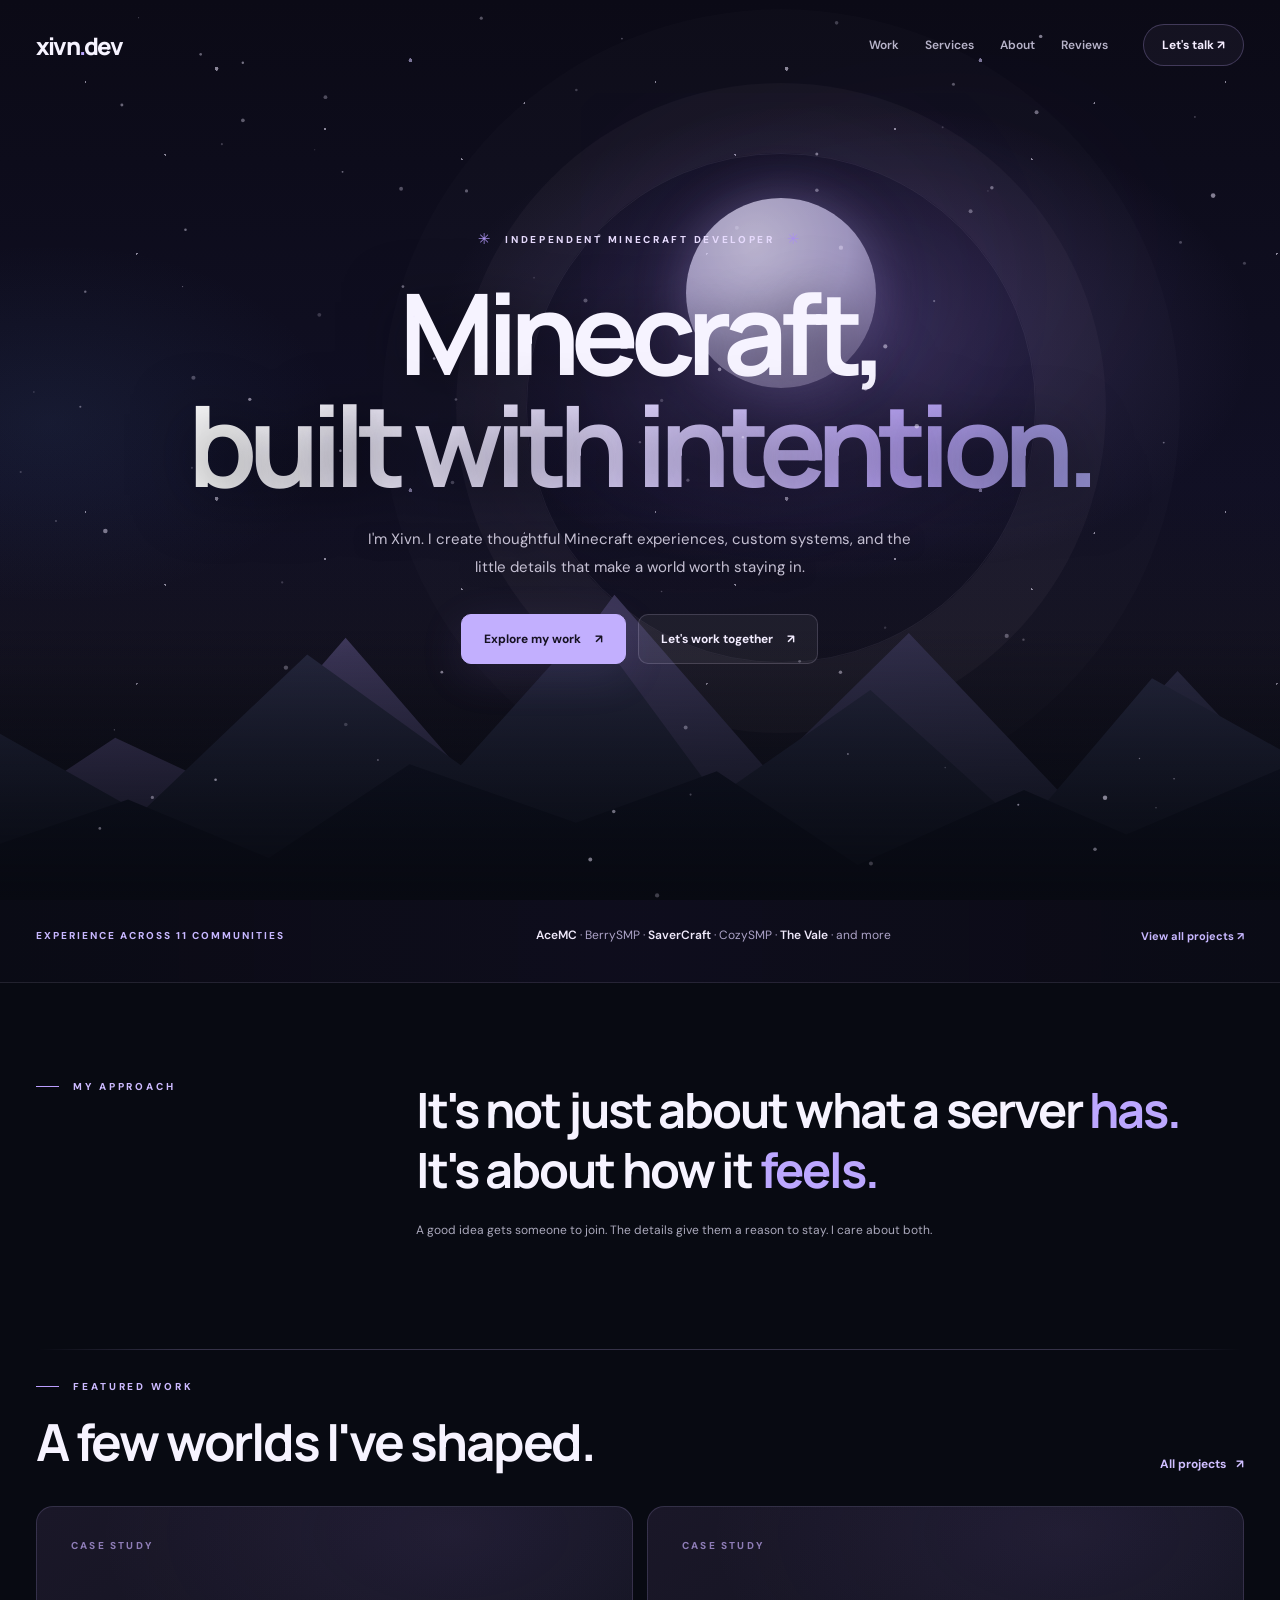
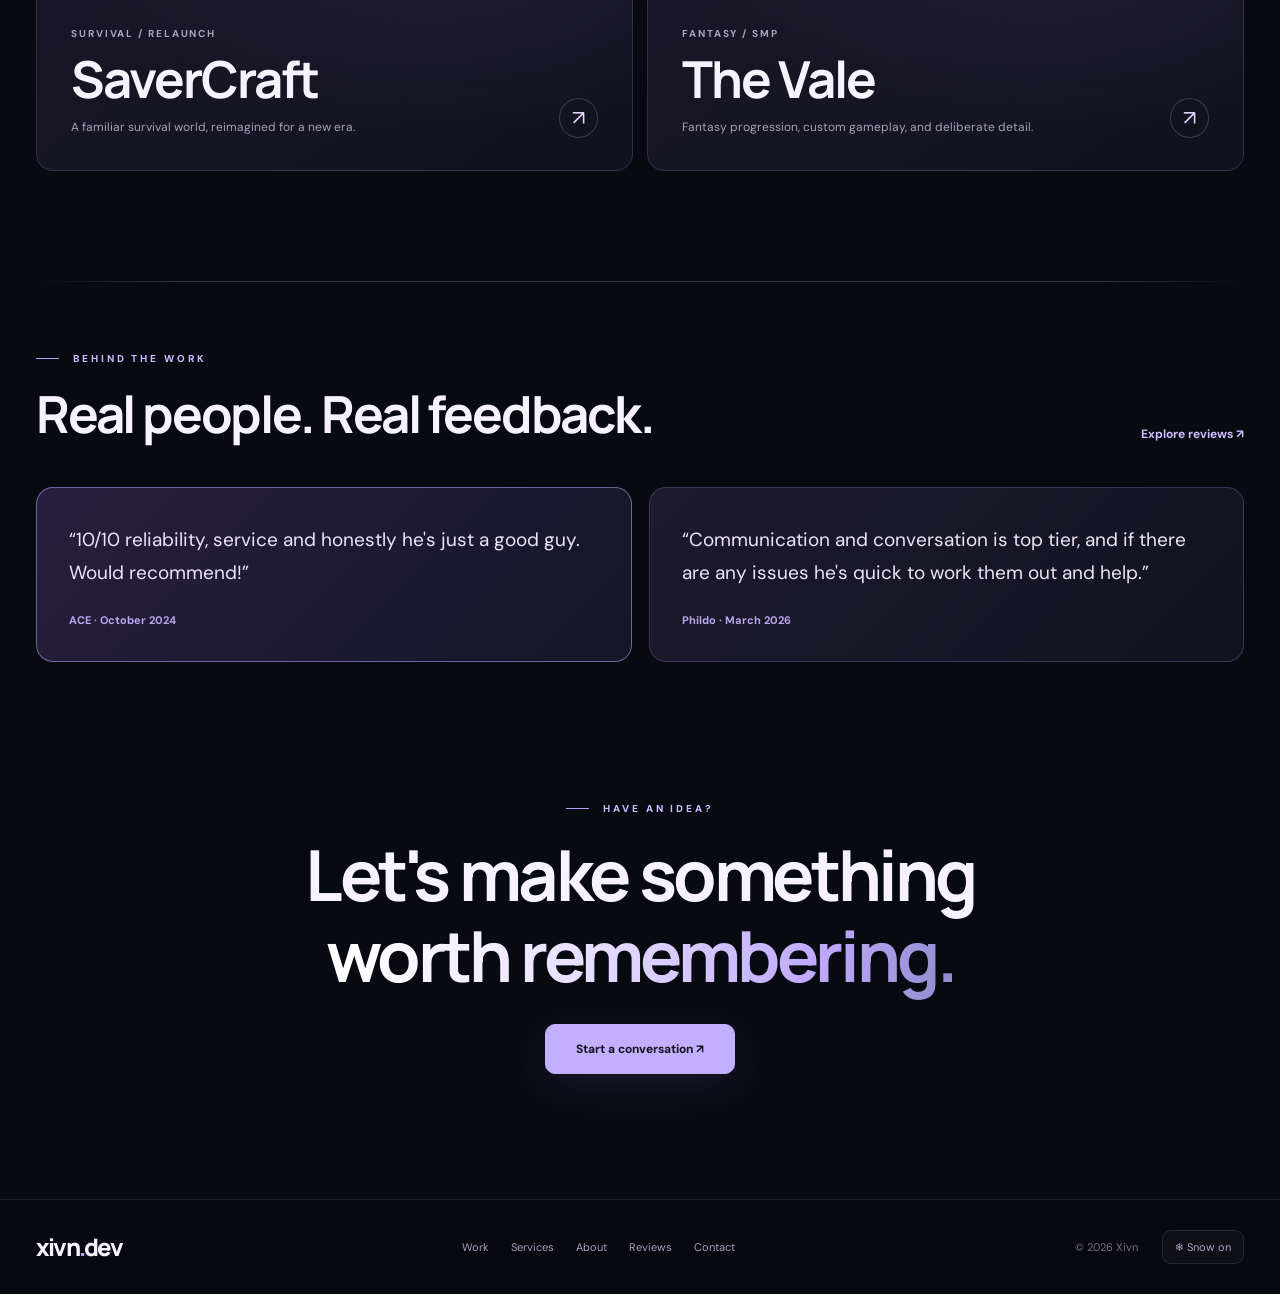
==== index.html @ 58223d8a "Add files via upload" ====
<!DOCTYPE html>

<html lang="en"><head><meta charset="utf-8"/><meta content="width=device-width,initial-scale=1" name="viewport"/><meta content="#080a12" name="theme-color"/><meta content="Xivn — Minecraft development, custom content, server optimization and collaboration." name="description"/><title>Minecraft, built with intention | xivn.dev</title><link href="styles.css" rel="stylesheet"/><link href="favicon.svg" rel="icon" type="image/svg+xml"/></head><body><div aria-hidden="true" class="main-bg"></div><canvas aria-hidden="true" id="snow"></canvas><header class="navbar"><div class="wrap nav-inner"><a aria-label="xivn.dev homepage" class="logo" href="index.html">xivn<b>.</b>dev</a><nav aria-label="Main navigation" class="navlinks"><a class="" href="work.html">Work</a><a class="" href="services.html">Services</a><a class="" href="about.html">About</a><a href="reviews.html">Reviews</a></nav><a class="nav-action" href="contact.html">Let's talk <span aria-hidden="true">↗</span></a><button aria-controls="mobile-menu" aria-expanded="false" aria-label="Toggle navigation" class="mobile-trigger" data-menu-trigger="" type="button">☰</button></div></header><nav aria-label="Mobile navigation" class="mobile-menu" id="mobile-menu"><a href="index.html">Home</a><a href="work.html">Work</a><a href="services.html">Services</a><a href="about.html">About</a><a href="reviews.html">Reviews</a><a href="contact.html">Contact</a></nav><main id="main"><section aria-labelledby="hero-title" class="hero"><div aria-hidden="true" class="stars"></div><div aria-hidden="true" class="aurora"></div><div aria-hidden="true" class="moon-rings"></div><div aria-hidden="true" class="moon"></div><div aria-hidden="true" class="mountain far"></div><div aria-hidden="true" class="mountain mid"></div><div aria-hidden="true" class="mountain near"></div><div class="hero-content"><div class="hero-eyebrow">Independent Minecraft Developer</div><h1 id="hero-title">Minecraft,<br/><span class="gradient">built with intention.</span></h1><p class="hero-sub">I'm Xivn. I create thoughtful Minecraft experiences, custom systems, and the little details that make a world worth staying in.</p><div class="hero-actions"><a class="btn btn-primary" href="work.html">Explore my work <span aria-hidden="true">↗</span></a><a class="btn btn-secondary" href="contact.html">Let's work together <span aria-hidden="true">↗</span></a></div></div></section>
<section class="credibility"><div class="wrap credibility-inner"><span class="micro">Experience across 11 communities</span><span class="names"><b>AceMC</b> · BerrySMP · <b>SaverCraft</b> · CozySMP · <b>The Vale</b> · and more</span><a href="work.html">View all projects ↗</a></div></section><section class="wrap home-intro" id="intro"><div class="kicker reveal">My approach</div><div class="reveal"><h2>It's not just about what a server <em>has.</em><br/>It's about how it <em>feels.</em></h2><p class="small">A good idea gets someone to join. The details give them a reason to stay. I care about both.</p></div></section><div class="wrap thin-rule"></div>
<section class="wrap home-work"><div class="section-header reveal"><div><span class="kicker">Featured work</span><h2>A few worlds I've shaped.</h2></div><a class="btn-link" href="work.html">All projects <span aria-hidden="true">↗</span></a></div><div class="feature-grid"><a aria-label="View the SaverCraft project" class="feature-card reveal" href="projects/savercraft.html"><div class="feature-info"><div><span class="meta">Survival / Relaunch</span><h3>SaverCraft</h3><p>A familiar survival world, reimagined for a new era.</p></div><span aria-hidden="true" class="feature-arrow">↗</span></div></a><a aria-label="View The Vale project" class="feature-card reveal" href="projects/the-vale.html"><div class="feature-info"><div><span class="meta">Fantasy / SMP</span><h3>The Vale</h3><p>Fantasy progression, custom gameplay, and deliberate detail.</p></div><span aria-hidden="true" class="feature-arrow">↗</span></div></a></div></section><div class="wrap thin-rule"></div>
<section class="wrap" style="padding:70px 0 10px"><div class="section-header reveal"><div><span class="kicker">Behind the work</span><h2>Real people. Real feedback.</h2></div><div><a class="btn-link" href="reviews.html">Explore reviews ↗</a></div></div></section><section class="wrap review-teaser-grid"><article class="review-teaser reveal lead-review"><blockquote>“10/10 reliability, service and honestly he's just a good guy. Would recommend!”</blockquote><span class="review-by">ACE · October 2024</span></article><article class="review-teaser reveal"><blockquote>“Communication and conversation is top tier, and if there are any issues he's quick to work them out and help.”</blockquote><span class="review-by">Phildo · March 2026</span></article></section><section class="home-close wrap reveal"><span class="kicker" style="justify-content:center">Have an idea?</span><h2>Let's make something<br/><span class="gradient">worth remembering.</span></h2><a class="btn btn-primary" href="contact.html">Start a conversation ↗</a></section></main><footer class="footer"><div class="wrap footer-inner"><a class="logo" href="index.html">xivn<b>.</b>dev</a><nav aria-label="Footer" class="footer-nav"><a href="work.html">Work</a><a href="services.html">Services</a><a href="about.html">About</a><a href="reviews.html">Reviews</a><a href="contact.html">Contact</a></nav><div class="footer-right"><span class="footer-note">© 2026 Xivn</span><button aria-pressed="true" class="snow-control" data-snow-toggle="" type="button">❄ Snow on</button></div></div></footer><script defer="" src="site.js"></script></body></html>
---- styles.css ----
@import url('https://fonts.googleapis.com/css2?family=DM+Sans:wght@400;500;600;700&family=Manrope:wght@400;500;600;700;800&display=swap');
:root{--bg:#080a12;--bg2:#0d0e1a;--panel:#131322;--line:rgba(226,217,255,.11);--line2:rgba(202,185,255,.23);--white:#f6f3ff;--muted:#aba9bc;--dim:#777589;--lav:#c7b7ff;--lav2:#a38be6;--accent:#dcd1ff;--max:1220px}
*,*::before,*::after{box-sizing:border-box}html{scroll-behavior:smooth}body{margin:0;min-height:100%;font-family:'DM Sans',Inter,system-ui,-apple-system,sans-serif;background:var(--bg);color:var(--white);-webkit-font-smoothing:antialiased}body:has(.menu-open){overflow:hidden}button,input,textarea,select{font:inherit}button{cursor:pointer}a{color:inherit;text-decoration:none}img{max-width:100%}::selection{background:#baa5ff;color:#100f19}:focus-visible{outline:2px solid #cbb9ff;outline-offset:4px}
.main-bg{position:fixed;inset:0;pointer-events:none;background:radial-gradient(ellipse at 12% 12%,#30304d30,transparent 45%),radial-gradient(ellipse at 86% 65%,#29213e33,transparent 45%),#080a12;z-index:-1}#snow{position:fixed;inset:0;z-index:9;pointer-events:none;opacity:.7;transition:opacity .35s}.snow-disabled #snow{opacity:0}.wrap{width:min(var(--max),calc(100% - 72px));margin-inline:auto}.thin-rule{height:1px;background:linear-gradient(90deg,transparent,var(--line2) 12%,var(--line2) 88%,transparent)}
.navbar{position:absolute;top:0;left:0;width:100%;z-index:30;transition:background .2s,border-color .2s}.navbar.inner{position:sticky;background:rgba(10,10,18,.82);backdrop-filter:blur(24px);border-bottom:1px solid var(--line)}.nav-inner{height:90px;display:flex;align-items:center;gap:35px}.logo{font-family:Manrope,system-ui,sans-serif;font-size:24px;font-weight:800;letter-spacing:-1.8px;white-space:nowrap}.logo b{color:#bca7ff}.logo small{font-size:10px;font-weight:500;color:#908caa;letter-spacing:.3px;margin-left:9px;vertical-align:5px}.navlinks{display:flex;align-items:center;gap:36px;margin-left:auto}.navlinks a{font-size:12px;color:#b7b3c9;font-weight:600;transition:color .2s}.navlinks a.active,.navlinks a:hover{color:#fff}.navlinks a.active:after{content:'';display:block;width:100%;height:1px;background:var(--lav);margin-top:6px;position:absolute}.navlinks a{position:relative}.nav-action{border:1px solid #c6b1ff40;border-radius:40px;padding:12px 18px;color:#f5edff;background:#d2b9ff0c;font-size:12px;font-weight:700;white-space:nowrap;transition:background .2s,transform .2s}.nav-action:hover{background:#c3a8ff22;transform:translateY(-2px)}.mobile-trigger{display:none;width:40px;height:40px;background:#ffffff0c;color:white;border:1px solid #ffffff24;border-radius:10px;font-size:19px}.mobile-menu{display:none}
.btn{display:inline-flex;align-items:center;justify-content:center;gap:14px;padding:16px 22px;border-radius:10px;font-size:12px;font-weight:700;border:1px solid #e4d9ff2b;transition:transform .2s,background .2s,box-shadow .2s;min-height:49px}.btn:hover{transform:translateY(-3px)}.btn-primary{color:#151121;background:#c2affe;border-color:#c2affe;box-shadow:0 12px 45px #9c7de41f}.btn-primary:hover{background:#d1c2ff;box-shadow:0 12px 52px #8b71e44a}.btn-secondary{background:#f6f2ff0d;color:#f3edff}.btn-secondary:hover{background:#ffffff18}.btn-link{padding:0;border:0;color:#cfbeff;background:none;font-size:12px;font-weight:700;display:inline-flex;align-items:center;gap:10px;transition:gap .2s}.btn-link:hover{gap:17px}
.kicker{font-size:10px;letter-spacing:2.9px;font-weight:800;color:#ccbaff;text-transform:uppercase;display:flex;align-items:center;gap:14px}.kicker:before{content:'';display:block;width:23px;height:1px;background:#bb9eff}.meta{color:#aaa4c1;letter-spacing:1.9px;text-transform:uppercase;font-size:10px;font-weight:700}.gradient{background:linear-gradient(105deg,#fff 6%,#e7dfff 42%,#bea8fc 78%,#8e8bc9 100%);background-clip:text;color:transparent;-webkit-background-clip:text}.muted{color:var(--muted)}.section-header{display:flex;justify-content:space-between;gap:34px;align-items:end;margin-bottom:34px}.section-header h2,.display-h2{font-family:Manrope,system-ui,sans-serif;letter-spacing:-2.2px;font-weight:700;font-size:clamp(32px,4vw,54px);line-height:1.18;margin:18px 0 0}.section-header p{font-size:13px;line-height:1.8;max-width:290px;color:var(--muted);margin:0 0 4px}.big-number{font-size:12px;letter-spacing:2px;color:#9b91b7;font-weight:700}
/* CINEMATIC HOMEPAGE */
.hero{position:relative;min-height:max(790px,100svh);display:flex;align-items:center;justify-content:center;overflow:hidden;isolation:isolate;background:linear-gradient(180deg,#0b0a16 0%,#111025 54%,#141321 74%,#090b13 100%)}
.hero::after{content:'';position:absolute;inset:auto 0 0;height:30%;z-index:5;background:linear-gradient(0deg,#080a12 0%,#080a12b5 27%,transparent 100%);pointer-events:none}.hero::before{content:'';position:absolute;inset:0;z-index:0;background:radial-gradient(ellipse 40% 33% at 66% 38%,#7864b24d,transparent 80%),radial-gradient(ellipse 28% 25% at 4% 47%,#527fba1a,transparent 80%),linear-gradient(180deg,#07081000 40%,#100d1833);pointer-events:none}
.stars{position:absolute;inset:0;z-index:0;pointer-events:none;opacity:.55;background-image:radial-gradient(1px 1px at 15% 19%,#f0eaff 90%,transparent),radial-gradient(1px 1px at 29% 36%,#f0eaff 90%,transparent),radial-gradient(2px 2px at 72% 14%,#d5caff 90%,transparent),radial-gradient(1px 1px at 81% 37%,#f0eaff 90%,transparent),radial-gradient(1px 1px at 92% 24%,#f0eaff 90%,transparent),radial-gradient(2px 2px at 38% 16%,#f0eaff 90%,transparent),radial-gradient(1px 1px at 57% 30%,#f0eaff 90%,transparent),radial-gradient(1px 1px at 24% 59%,#f0eaff 90%,transparent);background-size:570px 430px}
.aurora{position:absolute;z-index:1;width:800px;height:360px;border-radius:50%;filter:blur(85px);opacity:.25;transform:rotate(-26deg);background:radial-gradient(ellipse,#aa7dff69,transparent 67%);right:5%;top:17%;pointer-events:none;animation:aurora-drift 18s ease-in-out infinite alternate}.moon-rings{position:absolute;z-index:1;width:510px;height:510px;top:17%;left:61%;border:1px solid #e9dfff13;border-radius:50%;transform:translateX(-50%);box-shadow:0 0 0 70px #e9dfff08,0 0 0 144px #e9dfff04;pointer-events:none}.moon{position:absolute;z-index:1;top:22%;left:61%;width:190px;height:190px;transform:translateX(-50%);border-radius:50%;background:radial-gradient(circle at 36% 25%,#ece5ff,#c6bce8 50%,#6e608f 99%);box-shadow:0 0 50px #c4acff5e,0 0 240px #ad89ff39;opacity:.75;pointer-events:none}
.mountain{position:absolute;bottom:0;left:0;width:100%;pointer-events:none}.mountain.far{z-index:2;height:53%;clip-path:polygon(0 82%,9% 66%,17% 76%,27% 45%,37% 76%,48% 36%,60% 73%,71% 44%,83% 78%,92% 52%,100% 75%,100% 100%,0 100%);background:linear-gradient(160deg,#8580a3 0%,#3c3658 38%,#1c2031 100%);opacity:.76}.mountain.mid{z-index:3;height:44%;clip-path:polygon(0 58%,11% 78%,24% 38%,36% 66%,46% 30%,56% 74%,68% 47%,80% 82%,90% 44%,100% 62%,100% 100%,0 100%);background:linear-gradient(180deg,#32324e,#171b2b 84%)}.mountain.near{z-index:4;height:26%;clip-path:polygon(0 76%,10% 57%,21% 82%,32% 42%,45% 67%,56% 45%,67% 85%,80% 53%,88% 72%,100% 44%,100% 100%,0 100%);background:linear-gradient(180deg,#171b30,#090c17)}
.hero-content{z-index:6;position:relative;text-align:center;max-width:1050px;margin-top:-38px;padding:120px 20px 90px}.hero-eyebrow{display:inline-flex;align-items:center;gap:12px;font-size:10px;letter-spacing:2.7px;font-weight:800;color:#e6dafd;text-transform:uppercase}.hero-eyebrow:before,.hero-eyebrow:after{content:'✳';font-size:15px;color:#aa91ed;font-weight:400}.hero h1{font-family:Manrope,system-ui,sans-serif;font-size:clamp(64px,8.8vw,132px);font-weight:700;line-height:.99;letter-spacing:-8.3px;max-width:1040px;margin:28px auto 26px;text-shadow:0 8px 60px #08081299}.hero-sub{max-width:560px;margin:0 auto;font-size:15px;line-height:1.85;color:#c5c0d3;text-shadow:0 2px 15px #000a}.hero-actions{margin-top:32px;display:flex;justify-content:center;gap:12px}.hero-sidenote{position:absolute;z-index:6;left:4.5%;bottom:69px;font-size:10px;color:#9c96b3;letter-spacing:1.7px;writing-mode:vertical-rl;transform:rotate(180deg);text-transform:uppercase;font-weight:700}.hero-scroll{position:absolute;z-index:6;right:4.5%;bottom:70px;display:flex;gap:13px;align-items:center;font-size:10px;color:#a39bb9;letter-spacing:1.3px;text-transform:uppercase;font-weight:700}.scroll-line{height:55px;width:1px;background:linear-gradient(#d4c0ff,transparent)}
@keyframes aurora-drift{to{transform:rotate(-19deg) translate(3%,7%);opacity:.38}}
/* HOME TEASERS */
.home-intro{padding:97px 0 96px;display:grid;grid-template-columns: .35fr 1fr;gap:90px;align-items:start}.home-intro h2{font-family:Manrope,system-ui,sans-serif;font-size:clamp(27px,3.8vw,49px);font-weight:700;line-height:1.24;letter-spacing:-2.1px;margin:0}.home-intro h2 em{font-style:normal;color:#bca7ff}.home-intro .small{font-size:12px;line-height:1.85;color:var(--muted);margin-top:19px;max-width:570px}
.home-work{padding:30px 0 110px}.feature-grid{display:grid;grid-template-columns:1.15fr .85fr;gap:20px}.feature-card{position:relative;border:1px solid var(--line);background:#121321;border-radius:18px;overflow:hidden;display:block;transition:border-color .25s,transform .25s}.feature-card:hover{border-color:#bba2ff66;transform:translateY(-5px)}.feature-art{position:relative;height:340px;overflow:hidden;isolation:isolate}.feature-card:nth-child(2) .feature-art{height:340px}.feature-info{padding:26px 28px 29px;display:flex;align-items:center;gap:18px;justify-content:space-between}.feature-info h3{font-family:Manrope,system-ui,sans-serif;font-size:23px;letter-spacing:-.8px;margin:8px 0 5px}.feature-info p{margin:0;color:#a6a0ba;font-size:12px}.feature-arrow{width:40px;height:40px;border:1px solid #ffffff2c;border-radius:50%;display:grid;place-items:center;color:#e3d5ff;font-size:21px;transition:transform .2s}.feature-card:hover .feature-arrow{transform:rotate(45deg)}
/* ART - no fake screenshots */
.art{position:relative;overflow:hidden;isolation:isolate}.art:after{content:'';position:absolute;inset:0;background:linear-gradient(180deg,transparent 60%,#090a17a8)}.art:before{content:'';position:absolute;inset:0;background-image:linear-gradient(#ffffff0a 1px,transparent 1px),linear-gradient(90deg,#ffffff0a 1px,transparent 1px);background-size:40px 40px;mask-image:linear-gradient(to bottom,transparent,#000);opacity:.7}.art.saver{background:radial-gradient(ellipse at 52% 45%,#8f79ca70,transparent 55%),linear-gradient(130deg,#242139,#121827)}.art.vale{background:radial-gradient(ellipse at 51% 49%,#a99ab557,transparent 55%),linear-gradient(130deg,#262139,#111d24)}.art.maple{background:radial-gradient(ellipse at 51% 49%,#80b19a55,transparent 55%),linear-gradient(130deg,#192a2a,#121b29)}.art-mark{position:absolute;left:50%;top:46%;transform:translate(-50%,-50%);font-family:Manrope,system-ui,sans-serif;font-weight:800;font-size:150px;letter-spacing:-12px;color:#e9d9ff;z-index:1;text-shadow:0 22px 65px #0008}.art.vale .art-mark{font-family:Georgia,serif;color:#eedbfc}.art.maple .art-mark{font-family:Georgia,serif;color:#c5ead4}.art-ring{position:absolute;top:46%;left:50%;transform:translate(-50%,-50%);width:270px;aspect-ratio:1;border:1px solid #fff3;border-radius:50%;box-shadow:0 0 0 37px #ffffff08,0 0 0 84px #ffffff04}.art-tag{position:absolute;bottom:25px;left:27px;z-index:2;color:#d5c6e9;text-transform:uppercase;font-size:10px;letter-spacing:2px;font-weight:700}
.home-close{padding:80px 0 125px;text-align:center}.home-close h2{font-family:Manrope,system-ui,sans-serif;font-size:clamp(37px,5.5vw,71px);font-weight:700;line-height:1.15;letter-spacing:-3.4px;margin:19px 0 28px}.home-close .btn{min-width:190px}
/* INTERIOR PAGE */
.interior-hero{padding:110px 0 77px;position:relative;overflow:hidden}.interior-hero:before{content:'';position:absolute;inset:0;pointer-events:none;background:radial-gradient(ellipse 42% 90% at 86% 34%,#4a38743d,transparent 80%)}.interior-hero .wrap{position:relative}.interior-hero h1{font-family:Manrope,system-ui,sans-serif;font-size:clamp(56px,7.4vw,103px);letter-spacing:-6px;line-height:1.05;margin:22px 0 24px;font-weight:700;max-width:950px}.interior-hero p{font-size:15px;line-height:1.85;color:#b0abc0;max-width:550px;margin:0}.interior-hero .outline-word{position:absolute;right:1%;bottom:-23px;font-family:Manrope,system-ui,sans-serif;font-size:clamp(120px,19vw,310px);font-weight:800;letter-spacing:-20px;-webkit-text-stroke:1px #c7b3fa17;color:transparent;pointer-events:none;white-space:nowrap}
.works{padding:35px 0 105px}.work-row{display:grid;grid-template-columns:1.05fr 1fr;align-items:center;gap:58px;border-top:1px solid var(--line);padding:42px 0}.work-row:last-of-type{border-bottom:1px solid var(--line)}.work-row .art{height:360px;border:1px solid var(--line2);border-radius:17px;transition:transform .25s}.work-row:hover .art{transform:translateY(-4px)}.work-row .art-mark{font-size:145px}.work-no{font-size:11px;letter-spacing:2px;color:#afa5c6;font-weight:700}.work-copy h2{font-family:Manrope,system-ui,sans-serif;font-size:clamp(33px,4vw,57px);margin:20px 0 16px;line-height:1.13;letter-spacing:-2.3px}.work-copy p{font-size:14px;color:#aaa6bc;line-height:1.95;max-width:470px}.tags{display:flex;gap:8px;flex-wrap:wrap;margin:24px 0 32px}.tags span{font-size:10px;color:#beb6ce;letter-spacing:.2px;border:1px solid #e9deff1b;padding:8px 11px;border-radius:8px;background:#ffffff04}
/* SERVICES */
.services{padding:28px 0 120px}.service-row{display:grid;grid-template-columns:90px .9fr 1fr;gap:45px;padding:43px 0;border-top:1px solid var(--line);align-items:start}.service-row:last-child{border-bottom:1px solid var(--line)}.service-symbol{font-size:40px;font-weight:400;color:#ccbbff;line-height:1}.service-row h2{margin:3px 0 0;font-family:Manrope,sans-serif;font-size:clamp(23px,3vw,33px);letter-spacing:-1px}.service-row p{color:#aaa5ba;line-height:1.95;margin:3px 0 0;font-size:14px}.service-row .minor{display:block;margin-top:15px;font-size:11px;color:#bba8ef}.process{padding:50px 0 135px}.process-grid{display:grid;grid-template-columns:repeat(3,1fr);gap:20px;margin-top:35px}.process-item{border:1px solid var(--line);background:#ffffff04;border-radius:14px;padding:27px}.process-item .num{font-size:11px;color:var(--lav);letter-spacing:2px}.process-item h3{font-size:17px;margin:28px 0 10px}.process-item p{font-size:12px;line-height:1.9;color:var(--muted);margin:0}
/* ABOUT */
.about-section{padding:20px 0 100px;display:grid;grid-template-columns:.83fr 1.17fr;gap:80px}.about-portrait{position:relative;min-height:455px;border:1px solid var(--line2);border-radius:18px;background:radial-gradient(ellipse at 50% 48%,#7660a955,transparent 61%),linear-gradient(150deg,#1b1a30,#0b101a);display:grid;place-items:center;overflow:hidden}.about-portrait:before{content:'';height:320px;aspect-ratio:1;border:1px solid #e0d2ff30;border-radius:50%;box-shadow:0 0 0 40px #e0d2ff0a,0 0 0 83px #e0d2ff06;position:absolute}.about-portrait span{font-size:250px;font-weight:800;letter-spacing:-25px;color:#e1d5fa;font-family:Manrope,sans-serif;line-height:1;position:relative;transform:translateX(-15px);text-shadow:0 0 60px #c1b0ee3a}.about-portrait small{position:absolute;bottom:28px;left:28px;color:#a99dc2;font-size:10px;letter-spacing:2.3px}.about-writeup h2{font-family:Manrope,sans-serif;letter-spacing:-2.2px;font-size:clamp(30px,4vw,51px);line-height:1.2;margin:12px 0 23px}.about-writeup p{font-size:15px;line-height:2;color:#bbb5ca;max-width:570px}.about-writeup p+p{margin-top:16px}.about-values{display:grid;grid-template-columns:repeat(3,1fr);gap:20px;padding-bottom:125px}.value{padding:26px 20px;border-top:1px solid var(--line2)}.value .num{font-size:11px;color:var(--lav)}.value h3{margin:17px 0 12px;font-size:17px}.value p{font-size:12px;line-height:1.85;color:var(--muted);margin:0}
/* CONTACT */
.contact-layout{display:grid;grid-template-columns: .93fr 1.07fr;gap:70px;padding:30px 0 130px}.contact-copy h2{font-family:Manrope,sans-serif;font-size:clamp(35px,4vw,51px);letter-spacing:-2px;margin:0 0 21px}.contact-copy p{color:var(--muted);line-height:1.93;font-size:14px;max-width:425px}.contact-nudge{display:flex;gap:14px;margin-top:44px;border-top:1px solid var(--line);padding:20px 0;color:#b7a5e8;font-size:12px;line-height:1.8}.contact-form{background:linear-gradient(145deg,#1a1828b5,#12121ca8);border:1px solid var(--line2);padding:32px;border-radius:18px}.contact-form h3{margin:2px 0 26px;font-family:Manrope,sans-serif;font-size:21px;letter-spacing:-.8px}.field{display:block;color:#d8d1ea;font-size:11px;letter-spacing:.4px;font-weight:700;margin:0 0 20px}.field input,.field textarea,.field select{display:block;width:100%;border:1px solid #ffffff21;border-radius:9px;background:#080913aa;color:#f7f3ff;padding:14px;margin-top:9px;outline:none;font-size:13px;resize:vertical;min-height:46px}.field textarea{min-height:140px}.field input:focus,.field textarea:focus,.field select:focus{border-color:#bea5ff}.field select option{background:#141320}.contact-form .btn{width:100%}.form-note{font-size:11px;line-height:1.8;color:#8f8ba3;margin:16px 0 0}.form-status{color:#cbb5ff;font-size:12px;margin:12px 0;min-height:16px;white-space:pre-wrap}.copy-fallback{display:none}
/* CASE STUDY */
.case-hero{padding:90px 0 60px}.case-back{display:inline-flex;align-items:center;gap:10px;color:#b5a5df;font-size:12px;margin-bottom:52px}.case-hero h1{font-family:Manrope,sans-serif;font-size:clamp(62px,8vw,110px);letter-spacing:-6px;line-height:1.04;margin:17px 0 19px}.case-hero p{font-size:15px;line-height:1.85;color:#b2aec4;max-width:610px;margin:0}.case-art{height:460px;border-radius:18px;border:1px solid #e9dfff2c;margin:0 auto 85px}.case-art .art-mark{font-size:260px}.case-body{display:grid;grid-template-columns: .58fr 1fr;gap:90px;padding:0 0 115px}.case-body aside .meta{display:block;margin-bottom:17px}.case-body h2{font-family:Manrope,sans-serif;font-size:clamp(29px,3vw,43px);letter-spacing:-1.7px;margin:0 0 24px}.case-body p{font-size:14px;line-height:2.05;color:#b4b0c3}.case-list{display:grid;gap:0;padding:0;margin-top:22px;list-style:none}.case-list li{border-top:1px solid var(--line);padding:15px 0;font-size:12px;color:#c5bdd6}.case-list li:last-child{border-bottom:1px solid var(--line)}.case-bottom{border-top:1px solid var(--line);padding:65px 0 105px;display:flex;align-items:center;justify-content:space-between;gap:25px}.case-bottom h2{font-size:clamp(27px,3vw,40px);font-family:Manrope,sans-serif;letter-spacing:-1.2px;margin:10px 0 0}
/* GLOBAL FOOTER */
.footer{border-top:1px solid var(--line);background:#080911bb;position:relative;z-index:11}.footer-inner{padding:30px 0;display:flex;gap:22px;align-items:center;justify-content:space-between}.footer-nav{display:flex;gap:22px}.footer-nav a{color:#a8a2bd;font-size:11px}.footer-nav a:hover{color:white}.footer-note{font-size:11px;color:#777287}.snow-control{background:#ffffff08;border:1px solid #ffffff1a;border-radius:9px;color:#aea5c6;font-size:11px;padding:9px 12px;white-space:nowrap}.snow-control:hover{color:white;border-color:#c4b1fd55}.footer-right{display:flex;align-items:center;gap:24px}
.reveal{opacity:1;transform:none}.js .reveal{opacity:0;transform:translateY(18px);transition:opacity .7s,transform .7s}.js .reveal.shown{opacity:1;transform:none}
@media(max-width:970px){.logo small{display:none}.navlinks{gap:24px}.hero h1{letter-spacing:-5px}.home-intro{gap:40px}.work-row{gap:30px}.about-section{gap:40px}.contact-layout{gap:40px}.case-body{gap:40px}}
@media(max-width:720px){.wrap{width:calc(100% - 40px)}.nav-inner{height:72px;gap:15px}.navbar:not(.inner){background:linear-gradient(180deg,#0b0a17bb,transparent)}.navlinks{display:none}.nav-action{margin-left:auto;padding:10px 14px}.mobile-trigger{display:block}.mobile-menu{display:flex;position:fixed;inset:72px 0 auto 0;z-index:29;background:#11101ef7;backdrop-filter:blur(20px);border-bottom:1px solid #ffffff30;padding:25px 20px 32px;flex-direction:column;gap:0;opacity:0;visibility:hidden;transform:translateY(-8px);transition:all .2s}.mobile-menu.menu-open{opacity:1;visibility:visible;transform:none}.mobile-menu a{padding:15px 4px;font-size:22px;border-bottom:1px solid #ffffff12}.hero{min-height:770px;min-height:100svh}.hero h1{font-size:clamp(56px,10.4vw,76px);letter-spacing:-4.1px;margin:26px auto 21px}.hero-content{margin-top:-20px;padding:110px 0 95px}.hero-sub{font-size:13px;max-width:430px}.moon{width:145px;height:145px;left:63%;top:22%}.moon-rings{width:390px;height:390px;left:63%}.mountain.far{height:38%}.mountain.mid{height:32%}.mountain.near{height:19%}.hero-sidenote{display:none}.hero-scroll{bottom:38px;right:20px}.home-intro{grid-template-columns:1fr;gap:19px;padding:70px 0 75px}.home-work{padding:10px 0 85px}.section-header{display:block}.section-header p{margin-top:20px}.feature-grid{grid-template-columns:1fr}.feature-art,.feature-card:nth-child(2) .feature-art{height:290px}.feature-info{padding:22px}.home-close{padding:65px 0 95px}.home-close h2{letter-spacing:-2px}.interior-hero{padding:88px 0 65px}.interior-hero h1{font-size:clamp(47px,9vw,72px);letter-spacing:-3.5px}.interior-hero .outline-word{bottom:0;opacity:.5}.work-row{grid-template-columns:1fr;gap:27px;padding:29px 0 39px}.work-row .art{height:275px}.work-copy h2{margin:15px 0}.works{padding-bottom:75px}.service-row{grid-template-columns:45px 1fr;gap:20px;padding:35px 0}.service-row p{grid-column:2}.service-symbol{font-size:29px}.process{padding:25px 0 88px}.process-grid{grid-template-columns:1fr}.about-section{grid-template-columns:1fr;gap:32px}.about-portrait{min-height:290px}.about-portrait span{font-size:160px}.about-portrait:before{height:230px}.about-values{grid-template-columns:1fr;gap:0;padding-bottom:70px}.contact-layout{grid-template-columns:1fr;padding-bottom:85px}.contact-nudge{margin-top:25px}.contact-form{padding:23px}.case-hero{padding-top:50px}.case-back{margin-bottom:38px}.case-hero h1{font-size:clamp(56px,9vw,82px);letter-spacing:-3.5px}.case-art{height:310px;margin-bottom:48px}.case-art .art-mark{font-size:160px}.case-body{grid-template-columns:1fr;gap:30px;padding-bottom:75px}.case-bottom{display:block;padding:45px 0 80px}.case-bottom .btn{margin-top:30px}.footer-inner{flex-wrap:wrap}.footer-nav{gap:15px}.footer-right{width:100%;justify-content:space-between}}
@media(max-width:430px){.wrap{width:calc(100% - 34px)}.hero h1{font-size:52px;letter-spacing:-3.2px}.hero-eyebrow{font-size:9px;letter-spacing:1.8px}.hero-actions{flex-direction:column;align-items:center}.hero-actions .btn{width:min(100%,280px)}.nav-action{display:none}.mobile-trigger{margin-left:auto}.interior-hero h1{font-size:47px}.feature-art,.feature-card:nth-child(2) .feature-art{height:240px}.work-row .art{height:235px}}
@media(prefers-reduced-motion:reduce){html{scroll-behavior:auto}*,*:before,*:after{animation:none!important;transition:none!important}.js .reveal{opacity:1;transform:none}}
.feature-art>.art{height:100%;width:100%;}

/* V3: services, collaborations, reviews */
.navlinks{gap:26px}.footer-nav{gap:22px}
.credibility{padding:25px 0 35px;border-bottom:1px solid var(--line);background:linear-gradient(90deg,#0c0c17aa,#15112788,#0c0c17aa)}
.credibility-inner{display:flex;align-items:center;gap:24px;justify-content:space-between;flex-wrap:wrap}
.credibility .micro{font-size:10px;letter-spacing:2px;color:var(--lav);font-weight:800;text-transform:uppercase}
.credibility .names{font-size:12px;color:#aca3c7;line-height:1.8}
.credibility .names b{font-weight:600;color:#efe9fb}
.credibility a{font-size:11px;color:var(--lav);font-weight:700;white-space:nowrap}
.work-featured{padding:40px 0 95px}.work-featured-heading{margin-bottom:28px}
.highlight-grid{display:grid;grid-template-columns:repeat(3,minmax(0,1fr));gap:17px}
.highlight-card{position:relative;min-width:0;overflow:hidden;border:1px solid var(--line2);border-radius:17px;background:linear-gradient(145deg,#29213d80,#111425);transition:transform .25s,border-color .25s}
.highlight-card:hover{transform:translateY(-5px);border-color:#c7afff77}
.highlight-art{height:215px;display:flex;align-items:center;justify-content:center;position:relative;overflow:hidden;background:radial-gradient(ellipse at 50% 30%,#8e75c23b,transparent 65%);border-bottom:1px solid var(--line)}
.highlight-art:before{content:'';position:absolute;width:210px;height:210px;border:1px solid #cfb9ff33;border-radius:50%;box-shadow:0 0 0 38px #cfb9ff08,0 0 60px #a38bfc29}
.highlight-art .initial{font-family:Manrope,system-ui,sans-serif;font-size:110px;letter-spacing:-8px;font-weight:800;color:#f2eaff;filter:drop-shadow(0 0 29px #c4a6ff43)}
.highlight-card:nth-child(2) .highlight-art{background:radial-gradient(ellipse at 50% 25%,#89b49b34,transparent 69%),#171b26}
.highlight-card:nth-child(3) .highlight-art{background:radial-gradient(ellipse at 50% 25%,#c1a0752f,transparent 69%),#181923}
.highlight-info{padding:24px}.highlight-info small{font-size:9px;text-transform:uppercase;letter-spacing:1.7px;color:#baade4}.highlight-info h3{font-family:Manrope,system-ui,sans-serif;font-size:23px;letter-spacing:-.8px;margin:10px 0 8px}.highlight-info p{font-size:12px;color:var(--muted);line-height:1.7;min-height:41px}.highlight-info strong{color:#d4c4ff;font-size:12px}
.credits{padding:12px 0 115px}.credits>p{max-width:550px;font-size:13px;line-height:1.8;color:var(--muted)}
.credits-grid{display:grid;grid-template-columns:repeat(4,minmax(0,1fr));gap:12px;margin-top:32px}
.credit{display:flex;align-items:center;gap:14px;border:1px solid var(--line);border-radius:12px;min-width:0;background:linear-gradient(145deg,#1b1a2b91,#121320a8);padding:16px 15px;min-height:88px;transition:background .2s,border .2s}
.credit:hover{border-color:#bcaaff55;background:#211b34}
.credit .sigil{height:41px;width:41px;flex:none;border-radius:11px;border:1px solid #cbbaff2c;background:linear-gradient(135deg,#574477,#1b1b2e);display:grid;place-items:center;font-family:Manrope,system-ui,sans-serif;color:#e6daff;font-weight:800;font-size:17px}
.credit h3{font-size:14px;font-weight:700;margin:0 0 5px;overflow-wrap:anywhere}.credit p{font-size:10px;color:#9b94b3;margin:0}
.service-intro{max-width:700px;color:var(--muted);font-size:14px;line-height:1.9;padding:25px 0}
.service-row{grid-template-columns:65px minmax(180px,.85fr) 1.15fr;gap:20px;align-items:center}
.service-row h2{font-size:clamp(20px,2.2vw,28px)}.service-row .minor{line-height:1.9}
.reviews-grid{display:grid;grid-template-columns:repeat(3,minmax(0,1fr));gap:18px;padding:30px 0 95px}
.review-pending{min-height:230px;border:1px solid var(--line2);border-radius:18px;background:linear-gradient(130deg,#2621369c,#111421);padding:25px;display:flex;flex-direction:column;justify-content:space-between}
.review-pending .index{color:#bba7e8;font-size:11px;font-weight:700;letter-spacing:2px}.review-pending .mark{font-family:Georgia,serif;font-size:50px;color:#d7c7ff;opacity:.62;line-height:1}.review-pending p{color:#bcb6d0;font-size:12px;line-height:1.7}.review-pending small{color:#8e87a5;font-size:10px;letter-spacing:1px}
.contact-quicklinks{display:flex;flex-wrap:wrap;gap:10px;margin:25px 0}.contact-quicklinks a{display:inline-flex;gap:8px;align-items:center;padding:13px 16px;border:1px solid #ad96ea50;background:#b49bfb0c;border-radius:10px;color:#e0d0ff;font-size:12px;font-weight:700;transition:background .2s}
.contact-quicklinks a:hover{background:#b49bfb21}
@media(max-width:950px){.highlight-grid{grid-template-columns:1fr 1fr}.credits-grid{grid-template-columns:repeat(3,minmax(0,1fr))}.reviews-grid{grid-template-columns:1fr 1fr}}
@media(max-width:620px){.highlight-grid,.reviews-grid{grid-template-columns:1fr}.credits-grid{grid-template-columns:repeat(2,minmax(0,1fr))}.credit{min-height:78px;padding:12px 10px;gap:9px}.credit .sigil{width:34px;height:34px}.credit h3{font-size:12px}.credit p{font-size:9px}.highlight-art{height:175px}.service-row{grid-template-columns:46px 1fr;gap:10px}.service-row>div:last-child{grid-column:2}.credibility-inner{gap:8px}.credibility .names{font-size:11px}}

/* V4 / real project responsibilities, testimonials, commission link */
.credits{padding-bottom:95px}
.credits-grid{grid-template-columns:repeat(3,minmax(0,1fr));gap:16px}
.credit{min-height:174px;padding:24px;align-items:flex-start;gap:16px;background:linear-gradient(139deg,#241f36b0,#12131e 76%);border-radius:16px;transition:transform .28s ease,border-color .28s ease,background .28s ease}
.credit:hover{transform:translateY(-3px)}
.credit .sigil{width:47px;height:47px;border-radius:14px;font-size:21px}
.credit h3{font-size:18px;font-family:Manrope,system-ui,sans-serif;letter-spacing:-.45px;margin:3px 0 7px}
.credit p{font-size:11px;color:#c2b4e1;line-height:1.6;letter-spacing:.1px}
.credit .credit-details{font-size:12px;line-height:1.7;color:#9e9bb4;max-width:300px;margin-top:12px}
.credit .credit-content{min-width:0}
.credit .credit-num{font-size:9px;color:#8d83a3;letter-spacing:1.6px;text-transform:uppercase;margin-bottom:7px;display:block}
.review-grid-v4{display:grid;grid-template-columns:repeat(3,minmax(0,1fr));gap:16px;padding:33px 0 70px}
.review-card-v4{border-radius:17px;border:1px solid #bbaaff2c;background:linear-gradient(145deg,#231d35b8,#101522b8);padding:27px;display:flex;flex-direction:column;gap:17px;min-height:225px;transition:border-color .25s,transform .25s}
.review-card-v4:hover{transform:translateY(-3px);border-color:#c6b4ff6a}
.review-card-v4 .quote-mark{font-family:Georgia,serif;color:#cab6ff;font-size:54px;line-height:.7;display:block;opacity:.85}
.review-card-v4 blockquote{margin:0;flex:1;color:#ded8ed;font-size:13px;line-height:1.85;overflow-wrap:anywhere}
.review-card-v4 footer{padding-top:18px;border-top:1px solid #ffffff16;display:flex;justify-content:space-between;gap:14px;align-items:center}
.review-card-v4 .review-name{font-size:12px;font-weight:800;color:#f6f1ff}
.review-card-v4 time{font-size:10px;color:#9892ad;white-space:nowrap}
.review-card-v4.featured{background:linear-gradient(145deg,#393058d1,#161727db);border-color:#bba2ff55}
.review-source-links{display:flex;align-items:center;flex-wrap:wrap;gap:10px;padding:0 0 70px}
.review-source-links .source-link{padding:12px 15px;border:1px solid #bba6ff44;border-radius:10px;font-size:11px;color:#d2c0fa;background:#ffffff08;font-weight:700;transition:background .2s}
.review-source-links .source-link:hover{background:#ffffff13}
.review-source-links p{width:100%;font-size:11px;line-height:1.7;color:#817a98;margin:0 0 10px}
.review-teaser-grid{display:grid;grid-template-columns:repeat(2,minmax(0,1fr));gap:17px;margin:0 auto 60px}
.review-teaser{padding:25px;border:1px solid #b69bf43b;border-radius:17px;background:linear-gradient(120deg,#231e3796,#101523c2)}
.review-teaser blockquote{color:#ece5f7;font-size:14px;line-height:1.8;margin:12px 0 19px}
.review-teaser .review-by{font-size:11px;color:#b9a6ed;font-weight:700}
.discord-cta-v4{display:inline-flex;align-items:center;gap:13px;padding:17px 21px;border-radius:11px;font-size:13px;font-weight:800;color:#12101d;background:#c7b3ff;box-shadow:0 11px 44px #a88bef26;transition:transform .2s,background .2s}
.discord-cta-v4:hover{transform:translateY(-2px);background:#ddcfff}
.discord-area-v4{padding:22px 0 28px;border-bottom:1px solid var(--line)}
.discord-area-v4 strong{display:block;margin-bottom:12px;font-family:Manrope,system-ui;font-size:18px}
.discord-area-v4 p{max-width:440px;font-size:12px;color:var(--muted);line-height:1.7}
.service-quote-note{display:inline-block;font-size:11px;color:#a59cb9;border:1px solid #c7b3ff32;border-radius:30px;padding:8px 13px;margin-top:20px}
@media(max-width:970px){.credits-grid,.review-grid-v4{grid-template-columns:repeat(2,minmax(0,1fr))}}
@media(max-width:630px){.credits-grid,.review-grid-v4,.review-teaser-grid{grid-template-columns:1fr}.credit{min-height:145px;padding:18px}.credit .sigil{width:41px;height:41px}.credit h3{font-size:16px}.review-card-v4{padding:22px;min-height:unset}.review-card-v4 blockquote{font-size:13px}.review-source-links{gap:8px}}

/* V5 — editorial project archive: deliberately no server logos */
.archive{padding:24px 0 95px}
.archive-intro{display:flex;align-items:end;justify-content:space-between;gap:32px;padding-bottom:25px}
.archive-intro h2{font-family:Manrope,system-ui,sans-serif;font-size:clamp(32px,4.3vw,61px);font-weight:700;line-height:1.13;letter-spacing:-2.5px;margin:16px 0 0}
.archive-intro p{max-width:330px;color:var(--muted);font-size:13px;line-height:1.9;margin:0 0 2px}
.archive-section-title{display:flex;align-items:center;justify-content:space-between;padding:25px 0 7px;gap:15px;border-top:1px solid var(--line2)}
.archive-section-title span:last-child{font-size:10px;color:#86809a;letter-spacing:1.3px;text-transform:uppercase}
.archive-list{margin-bottom:68px}
.archive-row{border-bottom:1px solid var(--line);position:relative;display:grid;grid-template-columns:58px minmax(0,1fr) minmax(190px,285px) 28px;gap:25px;align-items:center;padding:27px 11px 29px 0;transition:background .3s,padding .3s,border-color .3s;isolation:isolate}
.archive-row:before{content:'';position:absolute;inset:0;z-index:-1;background:linear-gradient(90deg,rgba(171,134,244,.08),transparent 63%);opacity:0;transition:opacity .28s;pointer-events:none}
.archive-row:hover:before,.archive-row:focus-within:before{opacity:1}
.archive-row:hover{border-color:#bda7fb50;padding-left:12px}
.archive-index{font-size:12px;letter-spacing:1px;color:#77718c;font-weight:700;align-self:start;padding-top:17px}
.archive-row h3{font-family:Manrope,system-ui,sans-serif;font-size:clamp(28px,3.8vw,48px);font-weight:700;letter-spacing:-1.8px;line-height:1.13;margin:0}
.archive-name{display:inline-flex;align-items:baseline;gap:12px;max-width:100%;color:#f6f2ff;transition:color .25s,text-shadow .25s}
.archive-name[href]:hover,.archive-name[href]:focus-visible{color:#d6c6ff;text-shadow:0 0 26px #bb9cef50}
.archive-name-arrow{font-size:.5em;vertical-align:middle;color:#b9a3ed;display:inline-block;transform:translate(-3px,2px);transition:transform .25s}
.archive-name[href]:hover .archive-name-arrow{transform:translate(3px,-4px)}
.archive-row .archive-desc{font-size:12px;line-height:1.7;color:#aba4be;margin:11px 0 0;max-width:660px}
.archive-role{font-size:11px;letter-spacing:.9px;font-weight:700;color:#bcaedf;text-transform:uppercase;line-height:1.6}
.archive-type{display:block;font-size:11px;color:#77718c;margin:9px 0}
.archive-case{font-size:12px;color:#d4c0ff;display:inline-flex;align-items:center;gap:9px;font-weight:700;transition:gap .2s}
.archive-case:hover{gap:15px}
.archive-end{font-size:22px;color:#7d6d9e;text-align:right;opacity:.65;transition:transform .25s,color .25s}
.archive-row:hover .archive-end{transform:translate(4px,-3px);color:#d1bcff}
.archive-row.featured{padding-block:37px}
.archive-row.featured h3{font-size:clamp(39px,5vw,65px);letter-spacing:-3px}
.archive-note{display:flex;gap:9px;align-items:flex-start;font-size:11px;color:#88829b;line-height:1.7;margin:-31px 0 58px}
.archive-note:before{content:'✳';color:#b49ce9}
/* homepage editorial teasers (replace abstract initial / fake logo artwork) */
.home-work .feature-grid{display:grid;grid-template-columns:repeat(2,minmax(0,1fr));gap:14px}
.home-work .feature-card{min-height:265px;padding:32px 34px;border:1px solid #cbb8ff29;border-radius:17px;background:radial-gradient(ellipse at 70% 10%,#7e60b71d,transparent 60%),linear-gradient(145deg,#1a1728,#10121e);display:flex;flex-direction:column;justify-content:space-between}
.home-work .feature-card:before{content:'SELECTED WORK';font-size:10px;letter-spacing:2.2px;font-weight:800;color:#ab96da}
.home-work .feature-art{display:none}
.home-work .feature-info{padding:0;align-items:end;gap:12px}
.home-work .feature-info h3{font-size:clamp(30px,4vw,51px);line-height:1.12;letter-spacing:-2px;margin:8px 0 10px}
.home-work .feature-info p{font-size:12px;line-height:1.7}
.home-work .feature-arrow{flex:0 0 39px}
@media(max-width:900px){.archive-row{grid-template-columns:36px minmax(0,1fr) 24px;gap:15px}.archive-side{grid-column:2;grid-row:2;margin-top:-6px}.archive-end{grid-column:3;grid-row:1;align-self:center}.archive-intro{align-items:start;flex-direction:column;gap:17px}.archive-row.featured h3{font-size:clamp(34px,6vw,54px)}}
@media(max-width:610px){.archive{padding-bottom:55px}.archive-row{grid-template-columns:26px minmax(0,1fr) 19px;gap:11px;padding:20px 0 23px}.archive-row.featured{padding-block:24px}.archive-index{font-size:10px;padding-top:8px}.archive-row h3{font-size:29px;letter-spacing:-1px}.archive-row.featured h3{font-size:37px;letter-spacing:-1.4px}.archive-name{gap:7px}.archive-row .archive-desc{font-size:12px}.archive-role{font-size:10px}.archive-end{font-size:18px}.archive-note{margin-top:-30px}.home-work .feature-grid{grid-template-columns:1fr}.home-work .feature-card{min-height:220px;padding:24px}.home-work .feature-info h3{font-size:36px}}
@media(prefers-reduced-motion:reduce){.archive-row,.archive-name,.archive-name-arrow,.archive-end{transition:none}}

/* Midnight Winter V6 — restrained, editorial finishing pass */
#snow{opacity:.82}
.logo small{display:none}
.hero-sidenote,.hero-scroll,.interior-hero .outline-word{display:none!important}
/* A quiet first-load reveal, with progressive enhancement and reduced-motion support */
@keyframes winter-enter{from{opacity:0;transform:translateY(15px)}to{opacity:1;transform:translateY(0)}}
@keyframes winter-moon{from{opacity:0;filter:blur(6px);transform:translateX(-50%) scale(.93)}to{opacity:.75;filter:blur(0);transform:translateX(-50%) scale(1)}}
@keyframes winter-backdrop{from{opacity:0}to{opacity:1}}
.hero .hero-eyebrow{animation:winter-enter .72s .08s both cubic-bezier(.16,1,.3,1)}
.hero h1{animation:winter-enter .95s .23s both cubic-bezier(.16,1,.3,1)}
.hero .hero-sub{animation:winter-enter .9s .45s both cubic-bezier(.16,1,.3,1)}
.hero .hero-actions{animation:winter-enter .8s .68s both cubic-bezier(.16,1,.3,1)}
.hero .moon{animation:winter-moon 1.55s .1s both ease-out}
.hero .moon-rings{animation:winter-backdrop 1.8s .25s both ease-out}
.hero .mountain.far{animation:winter-backdrop 1.4s .25s both ease-out}
.hero .mountain.mid{animation:winter-backdrop 1.5s .35s both ease-out}
.hero .mountain.near{animation:winter-backdrop 1.6s .45s both ease-out}
.hero .aurora{animation:aurora-drift 18s ease-in-out infinite alternate}
/* Featured projects: minimal copy, with room to later add real assets */
.home-work .feature-card:before{content:'CASE STUDY';opacity:.8}
.home-work .feature-card:hover{border-color:#bb9ffb79;transform:translateY(-3px)}
.home-work .feature-card{transition:border-color .25s,transform .25s}
/* Dedicated services page: three clear groupings, rather than ten equal visual rows */
.services-v6{padding:34px 0 115px}
.service-chapter{display:grid;grid-template-columns:minmax(225px,.78fr) minmax(0,1.22fr);gap:clamp(28px,7vw,110px);padding:61px 0;border-top:1px solid var(--line2)}
.service-chapter:last-child{border-bottom:1px solid var(--line2)}
.service-chapter-title{position:relative}
.service-chapter-title .kicker{letter-spacing:2px}
.service-chapter-title h2{font-family:Manrope,system-ui,sans-serif;font-weight:700;letter-spacing:-1.7px;font-size:clamp(27px,3.5vw,45px);line-height:1.18;margin:22px 0 15px}
.service-chapter-title p{font-size:13px;line-height:1.85;color:#a8a2b9;max-width:320px}
.service-chapter-items{display:flex;flex-direction:column;gap:0}
.service-chapter-items article{padding:7px 0 25px;border-bottom:1px solid #c8b8eb16;margin-bottom:23px}
.service-chapter-items article:last-child{margin-bottom:0;padding-bottom:0;border-bottom:0}
.service-chapter-items h3{font-family:Manrope,system-ui,sans-serif;letter-spacing:-.4px;font-size:19px;margin:0 0 9px;font-weight:650;color:#efebff}
.service-chapter-items p{font-size:13px;line-height:1.75;color:#a9a4b9;max-width:525px;margin:0}
/* About: no monogram, no empty art panel. Actual story gets the space. */
.about-editorial{padding:55px 0 115px;display:grid;grid-template-columns:1fr 1.05fr;gap:clamp(30px,7vw,110px);border-top:1px solid var(--line2)}
.about-editorial-heading h2{font-family:Manrope,system-ui,sans-serif;font-size:clamp(34px,4.4vw,61px);line-height:1.16;letter-spacing:-2.7px;font-weight:700;margin:24px 0 0;max-width:600px}
.about-editorial-story{padding-top:2px}
.about-editorial-story p{font-size:15px;line-height:1.95;color:#c0b9cf;max-width:560px;margin:0 0 19px}
.about-editorial-story .btn-link{margin-top:15px}
/* Editorial reviews: strongest three first, other four quietly below */
.review-spotlights{display:grid;grid-template-columns:repeat(2,minmax(0,1fr));gap:18px;margin-top:29px;margin-bottom:75px}
.review-spotlights .spotlight{min-height:285px;background:linear-gradient(135deg,#29213fda,#131625e5);border-color:#b8a1f95c;padding:32px}
.review-spotlights .spotlight:first-child{grid-column:span 2;min-height:250px;display:flex;justify-content:center}
.review-spotlights .spotlight:first-child blockquote{font-size:clamp(16px,2vw,23px);line-height:1.7;max-width:880px}
.review-spotlights .spotlight blockquote{font-size:15px;line-height:1.75}
.review-spotlights .spotlight .quote-mark{font-size:65px}
.review-additional h3{font-family:Manrope,system-ui,sans-serif;font-size:22px;letter-spacing:-.6px;margin:0 0 19px}
.review-more-grid{display:grid;grid-template-columns:repeat(2,minmax(0,1fr));gap:16px;margin:0 0 60px}
.review-more-grid .review-card-v4{min-height:200px;background:#17162491;border-color:#ffffff18;padding:25px}
.review-source-links{padding-bottom:75px}
.review-teaser-grid .review-teaser{position:relative;overflow:hidden;padding:32px;background:linear-gradient(135deg,#282139b0,#111522e6)}
.review-teaser-grid .review-teaser.lead-review{border-color:#c4adff80;background:linear-gradient(135deg,#302448d1,#131626)}
.review-teaser-grid blockquote{font-size:clamp(15px,1.5vw,19px);line-height:1.7;margin-top:4px}
/* Contact: one clear action, no prototype/pricing banners */
.contact-form .form-helper{font-size:11px;color:#9d96b0;line-height:1.7;margin:13px 0 0}
.contact-form .form-helper a{color:#d1bcff;text-decoration:underline;text-underline-offset:3px}
.discord-area-v4{padding-bottom:22px}
/* Case studies work as text-first stories until real photos are provided */
.case-body{padding-top:65px;border-top:1px solid var(--line2)}
.case-hero{padding-bottom:70px}
@media(max-width:800px){.service-chapter,.about-editorial{grid-template-columns:1fr;gap:25px}.service-chapter{padding:42px 0}.service-chapter-title p{max-width:560px}.services-v6{padding-bottom:70px}.about-editorial{padding:36px 0 75px}.about-editorial-heading h2{letter-spacing:-1.9px}.review-spotlights{grid-template-columns:1fr}.review-spotlights .spotlight:first-child{grid-column:auto}.review-spotlights .spotlight:first-child blockquote{font-size:17px}.review-more-grid{grid-template-columns:1fr}.review-spotlights .spotlight{min-height:unset;padding:25px}.review-spotlights{margin-bottom:55px}.case-body{padding-top:42px}}
@media(max-width:480px){.service-chapter-title h2{font-size:34px}.review-spotlights .spotlight:first-child blockquote{font-size:16px}.review-more-grid .review-card-v4{min-height:unset}.review-teaser-grid .review-teaser{padding:24px}}
@media(prefers-reduced-motion:reduce){.hero .moon,.hero .moon-rings,.hero .mountain,.hero .hero-eyebrow,.hero h1,.hero .hero-sub,.hero .hero-actions{animation:none!important}}
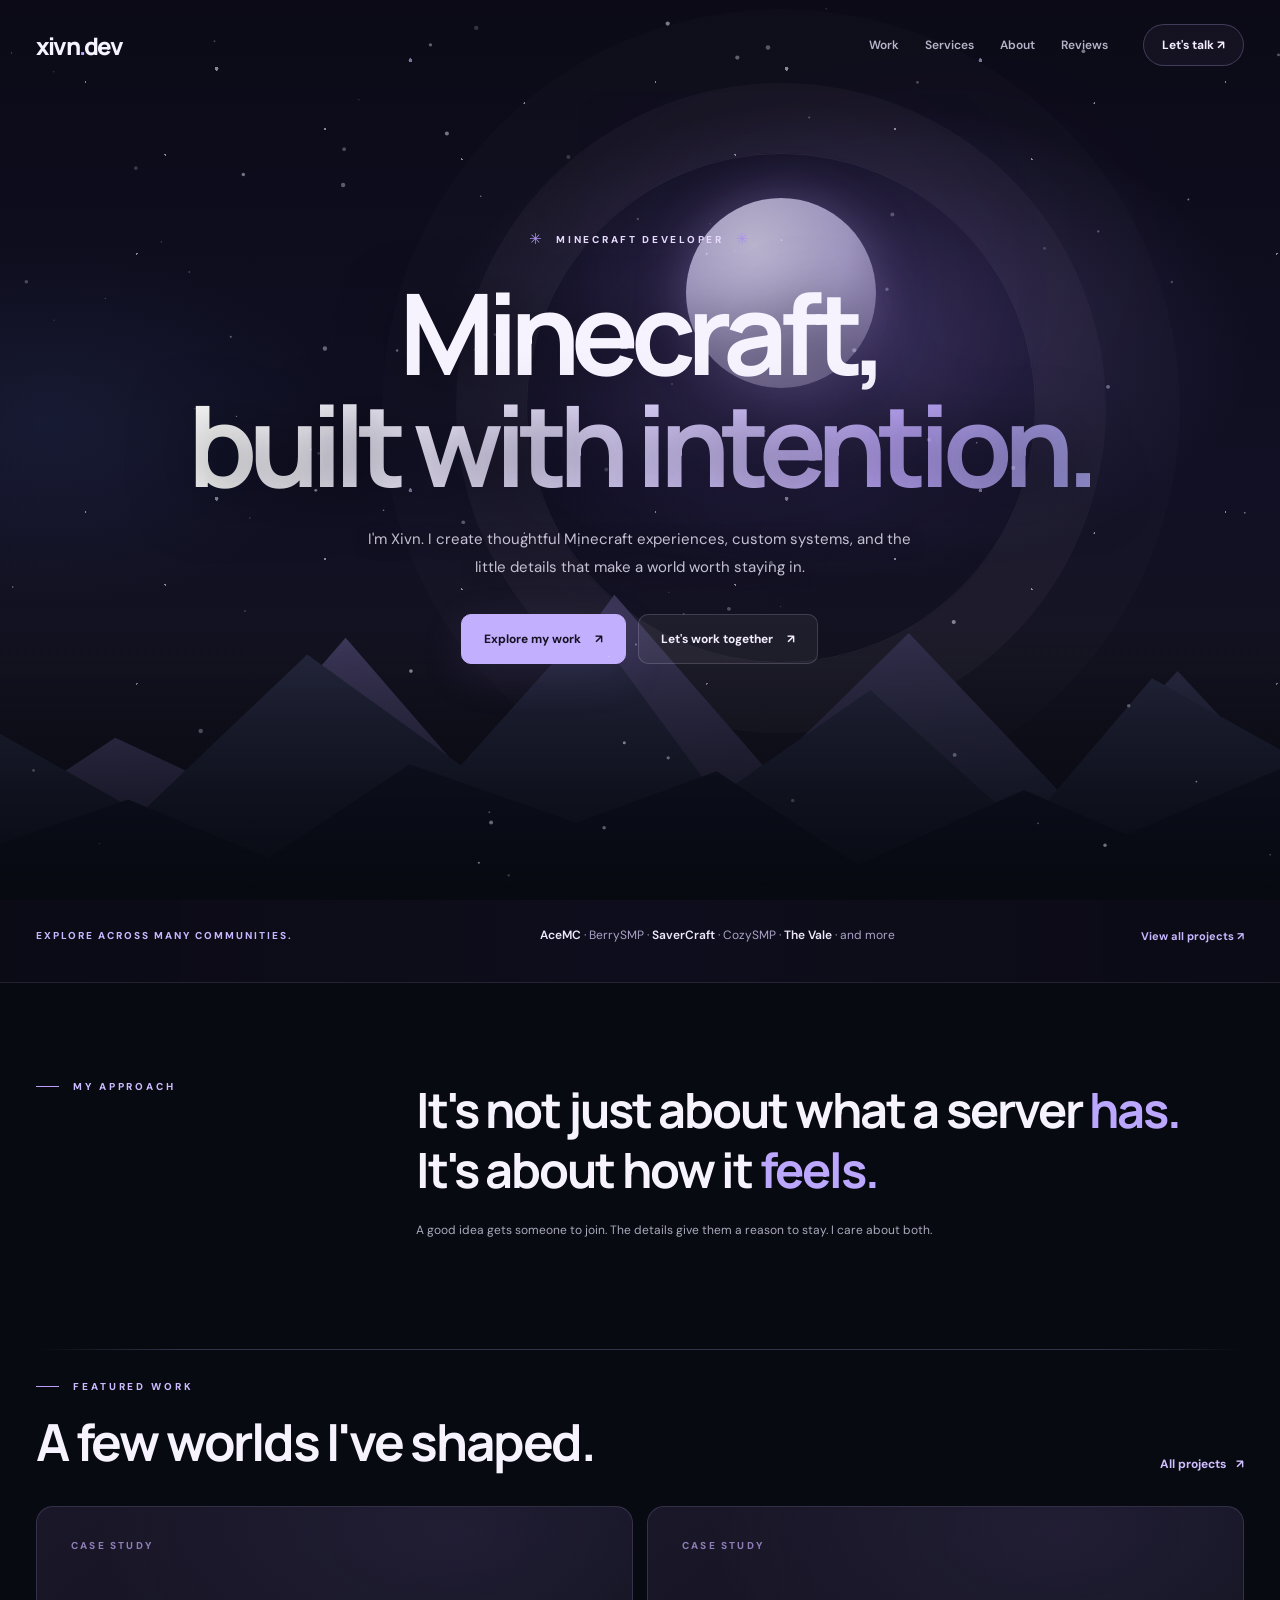
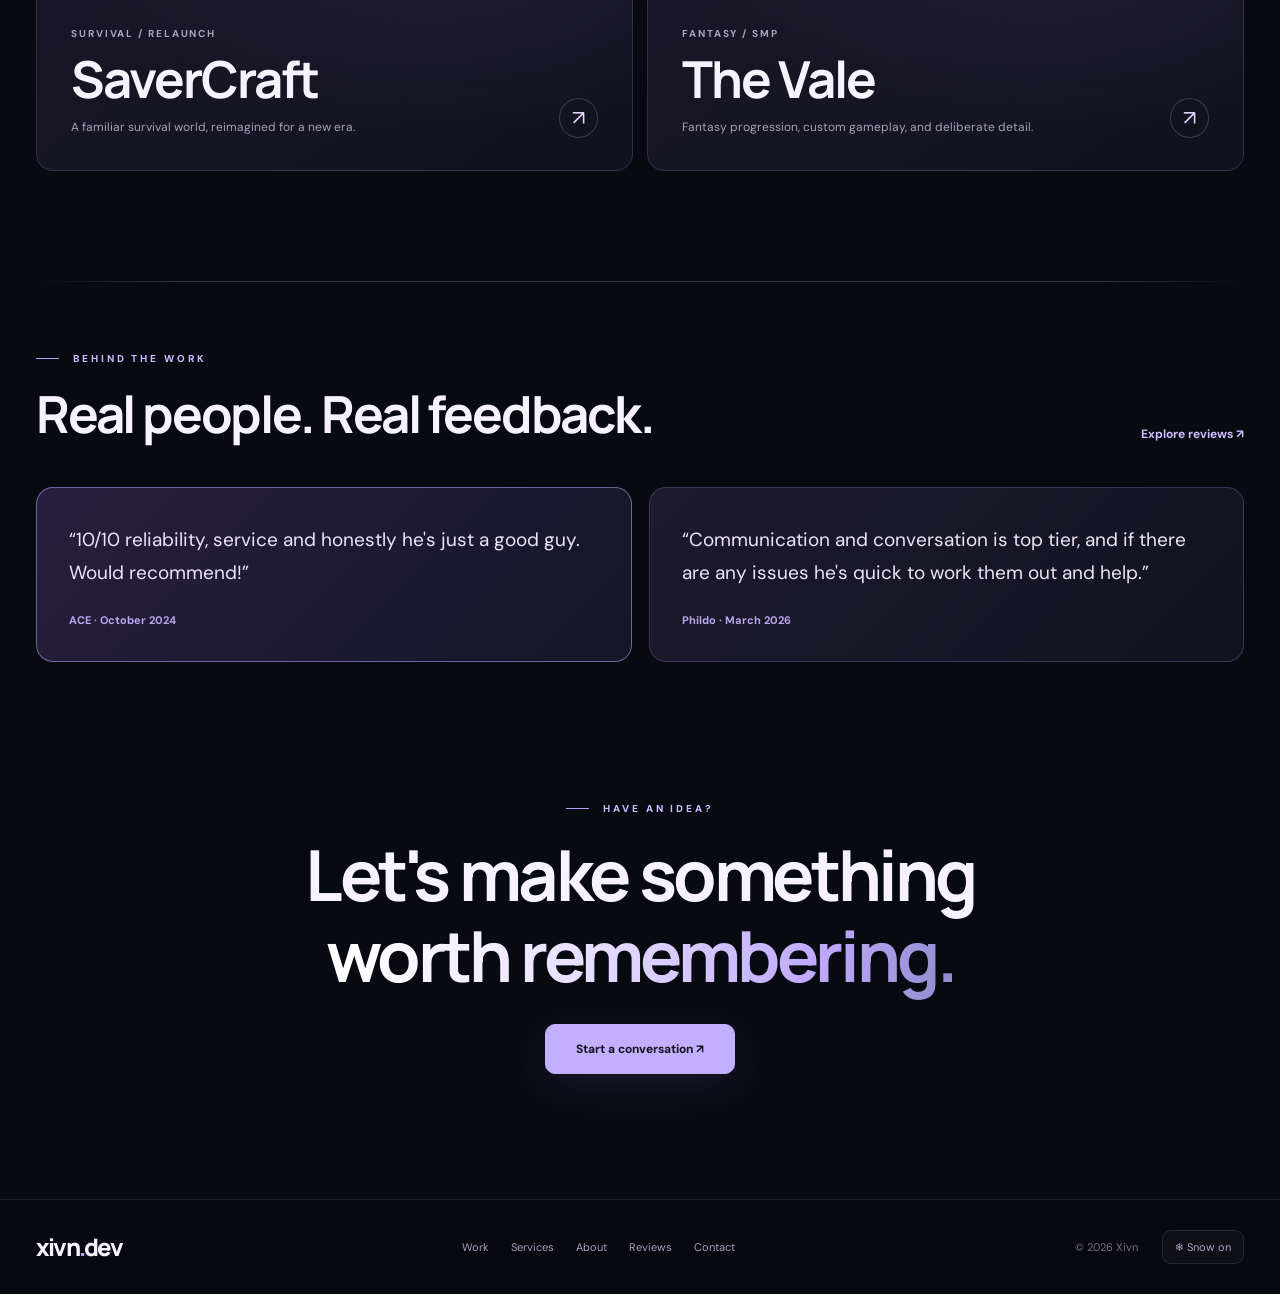
==== commit 4729d1ed: "Add files via upload" ====
--- a/index.html
+++ b/index.html
@@ -1,6 +1,6 @@
 <!DOCTYPE html>
 
-<html lang="en"><head><meta charset="utf-8"/><meta content="width=device-width,initial-scale=1" name="viewport"/><meta content="#080a12" name="theme-color"/><meta content="Xivn — Minecraft development, custom content, server optimization and collaboration." name="description"/><title>Minecraft, built with intention | xivn.dev</title><link href="styles.css" rel="stylesheet"/><link href="favicon.svg" rel="icon" type="image/svg+xml"/></head><body><div aria-hidden="true" class="main-bg"></div><canvas aria-hidden="true" id="snow"></canvas><header class="navbar"><div class="wrap nav-inner"><a aria-label="xivn.dev homepage" class="logo" href="index.html">xivn<b>.</b>dev</a><nav aria-label="Main navigation" class="navlinks"><a class="" href="work.html">Work</a><a class="" href="services.html">Services</a><a class="" href="about.html">About</a><a href="reviews.html">Reviews</a></nav><a class="nav-action" href="contact.html">Let's talk <span aria-hidden="true">↗</span></a><button aria-controls="mobile-menu" aria-expanded="false" aria-label="Toggle navigation" class="mobile-trigger" data-menu-trigger="" type="button">☰</button></div></header><nav aria-label="Mobile navigation" class="mobile-menu" id="mobile-menu"><a href="index.html">Home</a><a href="work.html">Work</a><a href="services.html">Services</a><a href="about.html">About</a><a href="reviews.html">Reviews</a><a href="contact.html">Contact</a></nav><main id="main"><section aria-labelledby="hero-title" class="hero"><div aria-hidden="true" class="stars"></div><div aria-hidden="true" class="aurora"></div><div aria-hidden="true" class="moon-rings"></div><div aria-hidden="true" class="moon"></div><div aria-hidden="true" class="mountain far"></div><div aria-hidden="true" class="mountain mid"></div><div aria-hidden="true" class="mountain near"></div><div class="hero-content"><div class="hero-eyebrow">Independent Minecraft Developer</div><h1 id="hero-title">Minecraft,<br/><span class="gradient">built with intention.</span></h1><p class="hero-sub">I'm Xivn. I create thoughtful Minecraft experiences, custom systems, and the little details that make a world worth staying in.</p><div class="hero-actions"><a class="btn btn-primary" href="work.html">Explore my work <span aria-hidden="true">↗</span></a><a class="btn btn-secondary" href="contact.html">Let's work together <span aria-hidden="true">↗</span></a></div></div></section>
-<section class="credibility"><div class="wrap credibility-inner"><span class="micro">Experience across 11 communities</span><span class="names"><b>AceMC</b> · BerrySMP · <b>SaverCraft</b> · CozySMP · <b>The Vale</b> · and more</span><a href="work.html">View all projects ↗</a></div></section><section class="wrap home-intro" id="intro"><div class="kicker reveal">My approach</div><div class="reveal"><h2>It's not just about what a server <em>has.</em><br/>It's about how it <em>feels.</em></h2><p class="small">A good idea gets someone to join. The details give them a reason to stay. I care about both.</p></div></section><div class="wrap thin-rule"></div>
+<html lang="en"><head><meta charset="utf-8"/><meta content="width=device-width,initial-scale=1" name="viewport"/><meta content="#080a12" name="theme-color"/><meta content="Minecraft development, custom gameplay, and thoughtful server experiences." name="description"/><title>xivn.dev</title><link href="styles.css" rel="stylesheet"/><link href="favicon.svg" rel="icon" type="image/svg+xml"/><meta content="website" property="og:type"/><meta content="xivn.dev" property="og:site_name"/><meta content="xivn.dev" property="og:title"/><meta content="Minecraft development, custom gameplay, and thoughtful server experiences." property="og:description"/><meta content="en_US" property="og:locale"/><meta content="summary" name="twitter:card"/><meta content="xivn.dev" name="twitter:title"/><meta content="Minecraft development, custom gameplay, and thoughtful server experiences." name="twitter:description"/></head><body><div aria-hidden="true" class="main-bg"></div><canvas aria-hidden="true" id="snow"></canvas><header class="navbar"><div class="wrap nav-inner"><a aria-label="xivn.dev homepage" class="logo" href="index.html">xivn<b>.</b>dev</a><nav aria-label="Main navigation" class="navlinks"><a class="" href="work.html">Work</a><a class="" href="services.html">Services</a><a class="" href="about.html">About</a><a href="reviews.html">Reviews</a></nav><a class="nav-action" href="contact.html">Let's talk <span aria-hidden="true">↗</span></a><button aria-controls="mobile-menu" aria-expanded="false" aria-label="Toggle navigation" class="mobile-trigger" data-menu-trigger="" type="button">☰</button></div></header><nav aria-label="Mobile navigation" class="mobile-menu" id="mobile-menu"><a href="index.html">Home</a><a href="work.html">Work</a><a href="services.html">Services</a><a href="about.html">About</a><a href="reviews.html">Reviews</a><a href="contact.html">Contact</a></nav><main id="main"><section aria-labelledby="hero-title" class="hero"><div aria-hidden="true" class="stars"></div><div aria-hidden="true" class="aurora"></div><div aria-hidden="true" class="moon-rings"></div><div aria-hidden="true" class="moon"></div><div aria-hidden="true" class="mountain far"></div><div aria-hidden="true" class="mountain mid"></div><div aria-hidden="true" class="mountain near"></div><div class="hero-content"><div class="hero-eyebrow">Minecraft Developer</div><h1 id="hero-title">Minecraft,<br/><span class="gradient">built with intention.</span></h1><p class="hero-sub">I'm Xivn. I create thoughtful Minecraft experiences, custom systems, and the little details that make a world worth staying in.</p><div class="hero-actions"><a class="btn btn-primary" href="work.html">Explore my work <span aria-hidden="true">↗</span></a><a class="btn btn-secondary" href="contact.html">Let's work together <span aria-hidden="true">↗</span></a></div></div></section>
+<section class="credibility"><div class="wrap credibility-inner"><span class="micro">Explore across many communities.</span><span class="names"><b>AceMC</b> · BerrySMP · <b>SaverCraft</b> · CozySMP · <b>The Vale</b> · and more</span><a href="work.html">View all projects ↗</a></div></section><section class="wrap home-intro" id="intro"><div class="kicker reveal">My approach</div><div class="reveal"><h2>It's not just about what a server <em>has.</em><br/>It's about how it <em>feels.</em></h2><p class="small">A good idea gets someone to join. The details give them a reason to stay. I care about both.</p></div></section><div class="wrap thin-rule"></div>
 <section class="wrap home-work"><div class="section-header reveal"><div><span class="kicker">Featured work</span><h2>A few worlds I've shaped.</h2></div><a class="btn-link" href="work.html">All projects <span aria-hidden="true">↗</span></a></div><div class="feature-grid"><a aria-label="View the SaverCraft project" class="feature-card reveal" href="projects/savercraft.html"><div class="feature-info"><div><span class="meta">Survival / Relaunch</span><h3>SaverCraft</h3><p>A familiar survival world, reimagined for a new era.</p></div><span aria-hidden="true" class="feature-arrow">↗</span></div></a><a aria-label="View The Vale project" class="feature-card reveal" href="projects/the-vale.html"><div class="feature-info"><div><span class="meta">Fantasy / SMP</span><h3>The Vale</h3><p>Fantasy progression, custom gameplay, and deliberate detail.</p></div><span aria-hidden="true" class="feature-arrow">↗</span></div></a></div></section><div class="wrap thin-rule"></div>
 <section class="wrap" style="padding:70px 0 10px"><div class="section-header reveal"><div><span class="kicker">Behind the work</span><h2>Real people. Real feedback.</h2></div><div><a class="btn-link" href="reviews.html">Explore reviews ↗</a></div></div></section><section class="wrap review-teaser-grid"><article class="review-teaser reveal lead-review"><blockquote>“10/10 reliability, service and honestly he's just a good guy. Would recommend!”</blockquote><span class="review-by">ACE · October 2024</span></article><article class="review-teaser reveal"><blockquote>“Communication and conversation is top tier, and if there are any issues he's quick to work them out and help.”</blockquote><span class="review-by">Phildo · March 2026</span></article></section><section class="home-close wrap reveal"><span class="kicker" style="justify-content:center">Have an idea?</span><h2>Let's make something<br/><span class="gradient">worth remembering.</span></h2><a class="btn btn-primary" href="contact.html">Start a conversation ↗</a></section></main><footer class="footer"><div class="wrap footer-inner"><a class="logo" href="index.html">xivn<b>.</b>dev</a><nav aria-label="Footer" class="footer-nav"><a href="work.html">Work</a><a href="services.html">Services</a><a href="about.html">About</a><a href="reviews.html">Reviews</a><a href="contact.html">Contact</a></nav><div class="footer-right"><span class="footer-note">© 2026 Xivn</span><button aria-pressed="true" class="snow-control" data-snow-toggle="" type="button">❄ Snow on</button></div></div></footer><script defer="" src="site.js"></script></body></html>
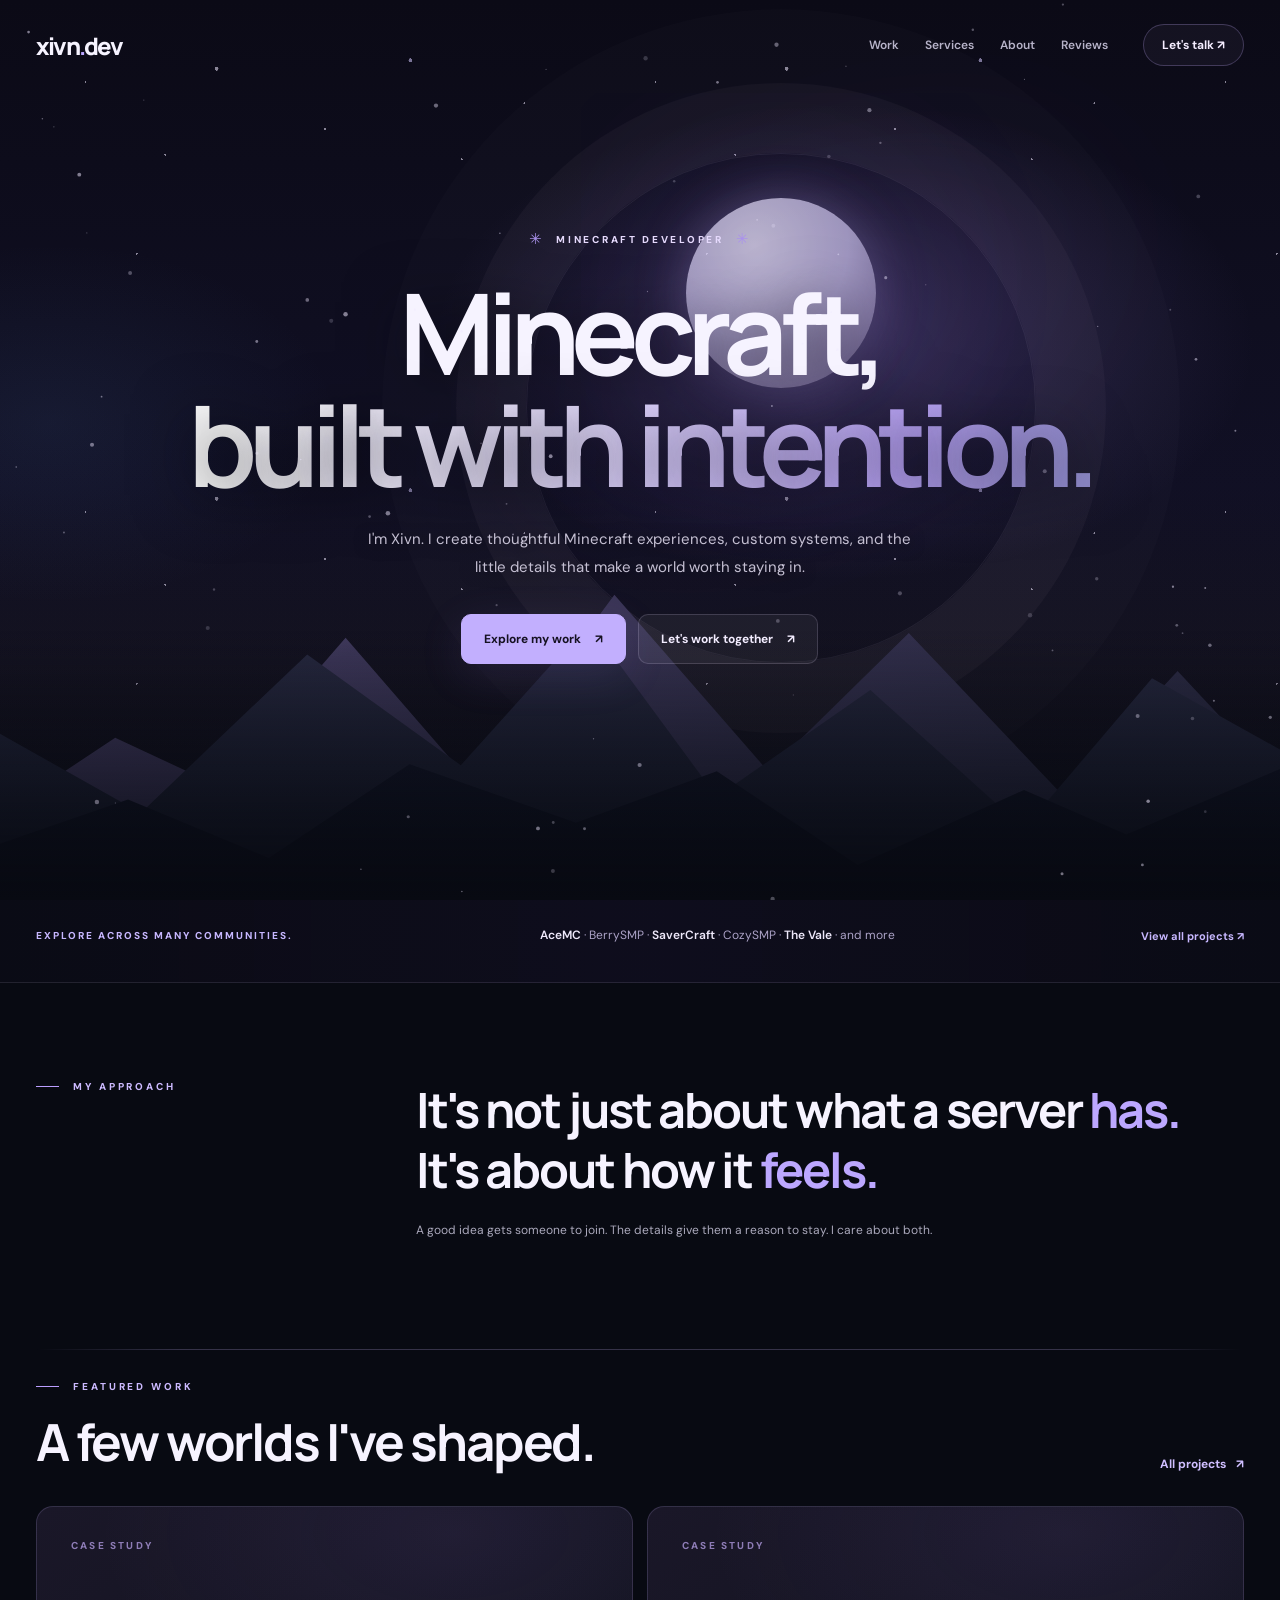
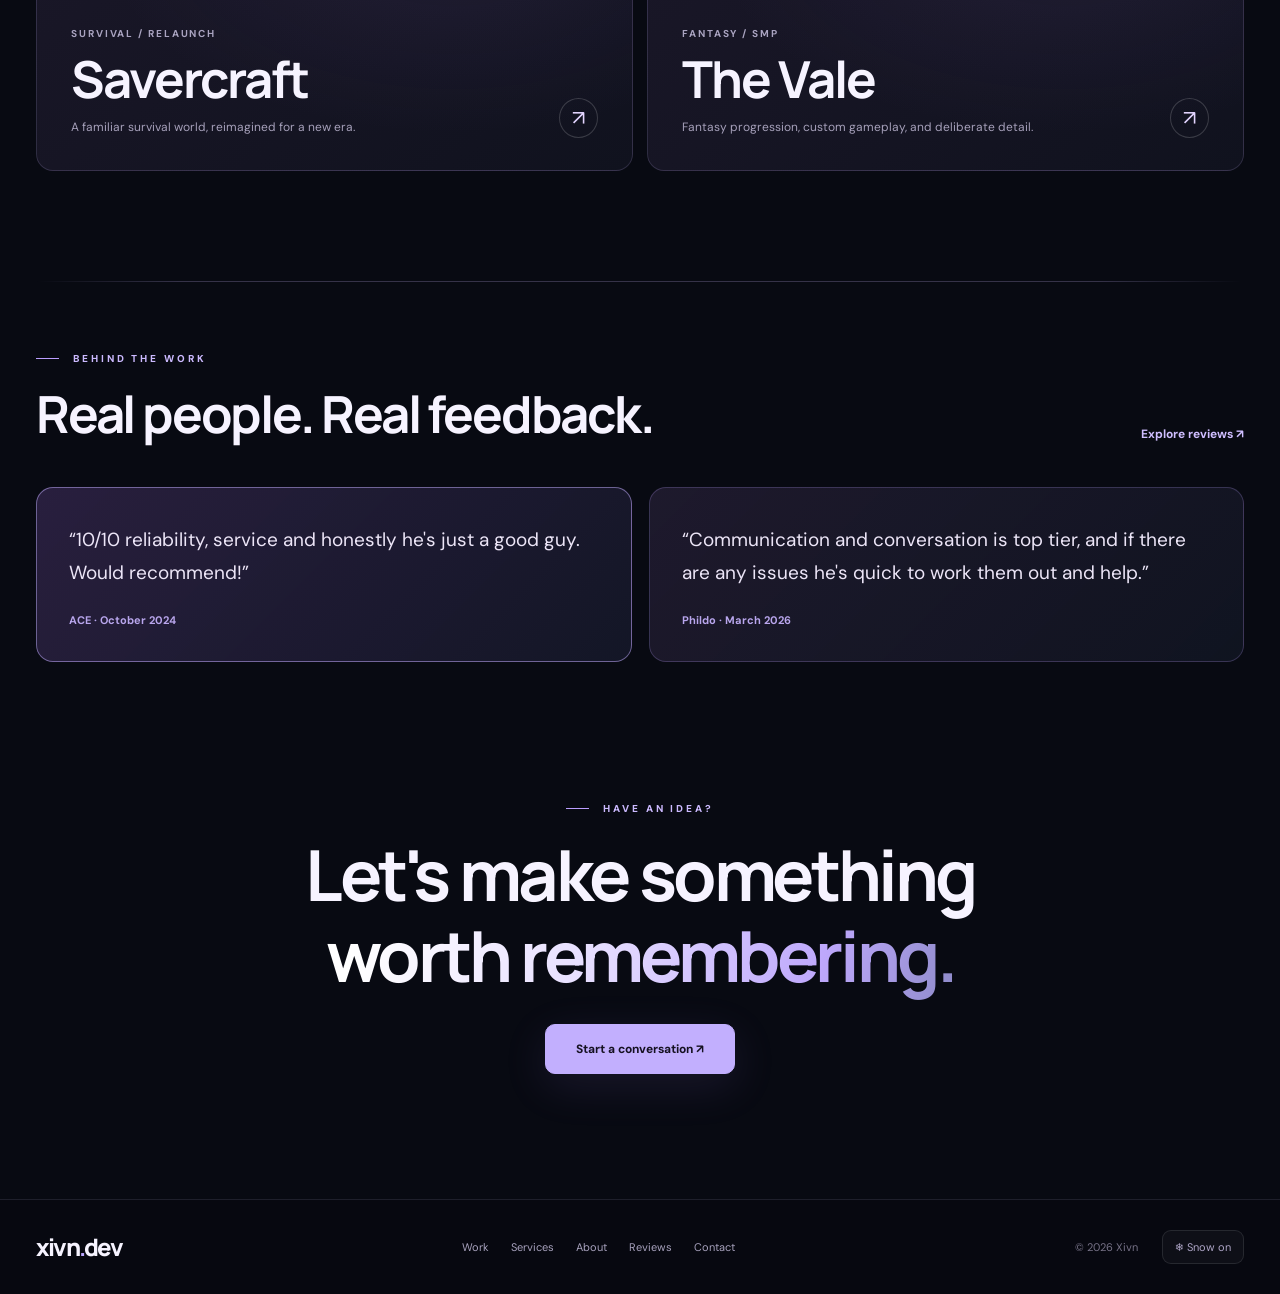
==== commit 361eff64: "Add featured work section to index.html" ====
--- a/index.html
+++ b/index.html
@@ -2,5 +2,5 @@
 
 <html lang="en"><head><meta charset="utf-8"/><meta content="width=device-width,initial-scale=1" name="viewport"/><meta content="#080a12" name="theme-color"/><meta content="Minecraft development, custom gameplay, and thoughtful server experiences." name="description"/><title>xivn.dev</title><link href="styles.css" rel="stylesheet"/><link href="favicon.svg" rel="icon" type="image/svg+xml"/><meta content="website" property="og:type"/><meta content="xivn.dev" property="og:site_name"/><meta content="xivn.dev" property="og:title"/><meta content="Minecraft development, custom gameplay, and thoughtful server experiences." property="og:description"/><meta content="en_US" property="og:locale"/><meta content="summary" name="twitter:card"/><meta content="xivn.dev" name="twitter:title"/><meta content="Minecraft development, custom gameplay, and thoughtful server experiences." name="twitter:description"/></head><body><div aria-hidden="true" class="main-bg"></div><canvas aria-hidden="true" id="snow"></canvas><header class="navbar"><div class="wrap nav-inner"><a aria-label="xivn.dev homepage" class="logo" href="index.html">xivn<b>.</b>dev</a><nav aria-label="Main navigation" class="navlinks"><a class="" href="work.html">Work</a><a class="" href="services.html">Services</a><a class="" href="about.html">About</a><a href="reviews.html">Reviews</a></nav><a class="nav-action" href="contact.html">Let's talk <span aria-hidden="true">↗</span></a><button aria-controls="mobile-menu" aria-expanded="false" aria-label="Toggle navigation" class="mobile-trigger" data-menu-trigger="" type="button">☰</button></div></header><nav aria-label="Mobile navigation" class="mobile-menu" id="mobile-menu"><a href="index.html">Home</a><a href="work.html">Work</a><a href="services.html">Services</a><a href="about.html">About</a><a href="reviews.html">Reviews</a><a href="contact.html">Contact</a></nav><main id="main"><section aria-labelledby="hero-title" class="hero"><div aria-hidden="true" class="stars"></div><div aria-hidden="true" class="aurora"></div><div aria-hidden="true" class="moon-rings"></div><div aria-hidden="true" class="moon"></div><div aria-hidden="true" class="mountain far"></div><div aria-hidden="true" class="mountain mid"></div><div aria-hidden="true" class="mountain near"></div><div class="hero-content"><div class="hero-eyebrow">Minecraft Developer</div><h1 id="hero-title">Minecraft,<br/><span class="gradient">built with intention.</span></h1><p class="hero-sub">I'm Xivn. I create thoughtful Minecraft experiences, custom systems, and the little details that make a world worth staying in.</p><div class="hero-actions"><a class="btn btn-primary" href="work.html">Explore my work <span aria-hidden="true">↗</span></a><a class="btn btn-secondary" href="contact.html">Let's work together <span aria-hidden="true">↗</span></a></div></div></section>
 <section class="credibility"><div class="wrap credibility-inner"><span class="micro">Explore across many communities.</span><span class="names"><b>AceMC</b> · BerrySMP · <b>SaverCraft</b> · CozySMP · <b>The Vale</b> · and more</span><a href="work.html">View all projects ↗</a></div></section><section class="wrap home-intro" id="intro"><div class="kicker reveal">My approach</div><div class="reveal"><h2>It's not just about what a server <em>has.</em><br/>It's about how it <em>feels.</em></h2><p class="small">A good idea gets someone to join. The details give them a reason to stay. I care about both.</p></div></section><div class="wrap thin-rule"></div>
-<section class="wrap home-work"><div class="section-header reveal"><div><span class="kicker">Featured work</span><h2>A few worlds I've shaped.</h2></div><a class="btn-link" href="work.html">All projects <span aria-hidden="true">↗</span></a></div><div class="feature-grid"><a aria-label="View the SaverCraft project" class="feature-card reveal" href="projects/savercraft.html"><div class="feature-info"><div><span class="meta">Survival / Relaunch</span><h3>SaverCraft</h3><p>A familiar survival world, reimagined for a new era.</p></div><span aria-hidden="true" class="feature-arrow">↗</span></div></a><a aria-label="View The Vale project" class="feature-card reveal" href="projects/the-vale.html"><div class="feature-info"><div><span class="meta">Fantasy / SMP</span><h3>The Vale</h3><p>Fantasy progression, custom gameplay, and deliberate detail.</p></div><span aria-hidden="true" class="feature-arrow">↗</span></div></a></div></section><div class="wrap thin-rule"></div>
-<section class="wrap" style="padding:70px 0 10px"><div class="section-header reveal"><div><span class="kicker">Behind the work</span><h2>Real people. Real feedback.</h2></div><div><a class="btn-link" href="reviews.html">Explore reviews ↗</a></div></div></section><section class="wrap review-teaser-grid"><article class="review-teaser reveal lead-review"><blockquote>“10/10 reliability, service and honestly he's just a good guy. Would recommend!”</blockquote><span class="review-by">ACE · October 2024</span></article><article class="review-teaser reveal"><blockquote>“Communication and conversation is top tier, and if there are any issues he's quick to work them out and help.”</blockquote><span class="review-by">Phildo · March 2026</span></article></section><section class="home-close wrap reveal"><span class="kicker" style="justify-content:center">Have an idea?</span><h2>Let's make something<br/><span class="gradient">worth remembering.</span></h2><a class="btn btn-primary" href="contact.html">Start a conversation ↗</a></section></main><footer class="footer"><div class="wrap footer-inner"><a class="logo" href="index.html">xivn<b>.</b>dev</a><nav aria-label="Footer" class="footer-nav"><a href="work.html">Work</a><a href="services.html">Services</a><a href="about.html">About</a><a href="reviews.html">Reviews</a><a href="contact.html">Contact</a></nav><div class="footer-right"><span class="footer-note">© 2026 Xivn</span><button aria-pressed="true" class="snow-control" data-snow-toggle="" type="button">❄ Snow on</button></div></div></footer><script defer="" src="site.js"></script></body></html>+<section class="wrap home-work"><div class="section-header reveal"><div><span class="kicker">Featured work</span><h2>A few worlds I've shaped.</h2></div><a class="btn-link" href="work.html">All projects <span aria-hidden="true">↗</span></a></div><div class="feature-grid"><a aria-label="View the SaverCraft project" class="feature-card reveal" href="projects/savercraft.html"><div class="feature-info"><div><span class="meta">Survival / Relaunch</span><h3>Savercraft</h3><p>A familiar survival world, reimagined for a new era.</p></div><span aria-hidden="true" class="feature-arrow">↗</span></div></a><a aria-label="View The Vale project" class="feature-card reveal" href="projects/the-vale.html"><div class="feature-info"><div><span class="meta">Fantasy / SMP</span><h3>The Vale</h3><p>Fantasy progression, custom gameplay, and deliberate detail.</p></div><span aria-hidden="true" class="feature-arrow">↗</span></div></a></div></section><div class="wrap thin-rule"></div>
+<section class="wrap" style="padding:70px 0 10px"><div class="section-header reveal"><div><span class="kicker">Behind the work</span><h2>Real people. Real feedback.</h2></div><div><a class="btn-link" href="reviews.html">Explore reviews ↗</a></div></div></section><section class="wrap review-teaser-grid"><article class="review-teaser reveal lead-review"><blockquote>“10/10 reliability, service and honestly he's just a good guy. Would recommend!”</blockquote><span class="review-by">ACE · October 2024</span></article><article class="review-teaser reveal"><blockquote>“Communication and conversation is top tier, and if there are any issues he's quick to work them out and help.”</blockquote><span class="review-by">Phildo · March 2026</span></article></section><section class="home-close wrap reveal"><span class="kicker" style="justify-content:center">Have an idea?</span><h2>Let's make something<br/><span class="gradient">worth remembering.</span></h2><a class="btn btn-primary" href="contact.html">Start a conversation ↗</a></section></main><footer class="footer"><div class="wrap footer-inner"><a class="logo" href="index.html">xivn<b>.</b>dev</a><nav aria-label="Footer" class="footer-nav"><a href="work.html">Work</a><a href="services.html">Services</a><a href="about.html">About</a><a href="reviews.html">Reviews</a><a href="contact.html">Contact</a></nav><div class="footer-right"><span class="footer-note">© 2026 Xivn</span><button aria-pressed="true" class="snow-control" data-snow-toggle="" type="button">❄ Snow on</button></div></div></footer><script defer="" src="site.js"></script></body></html>
